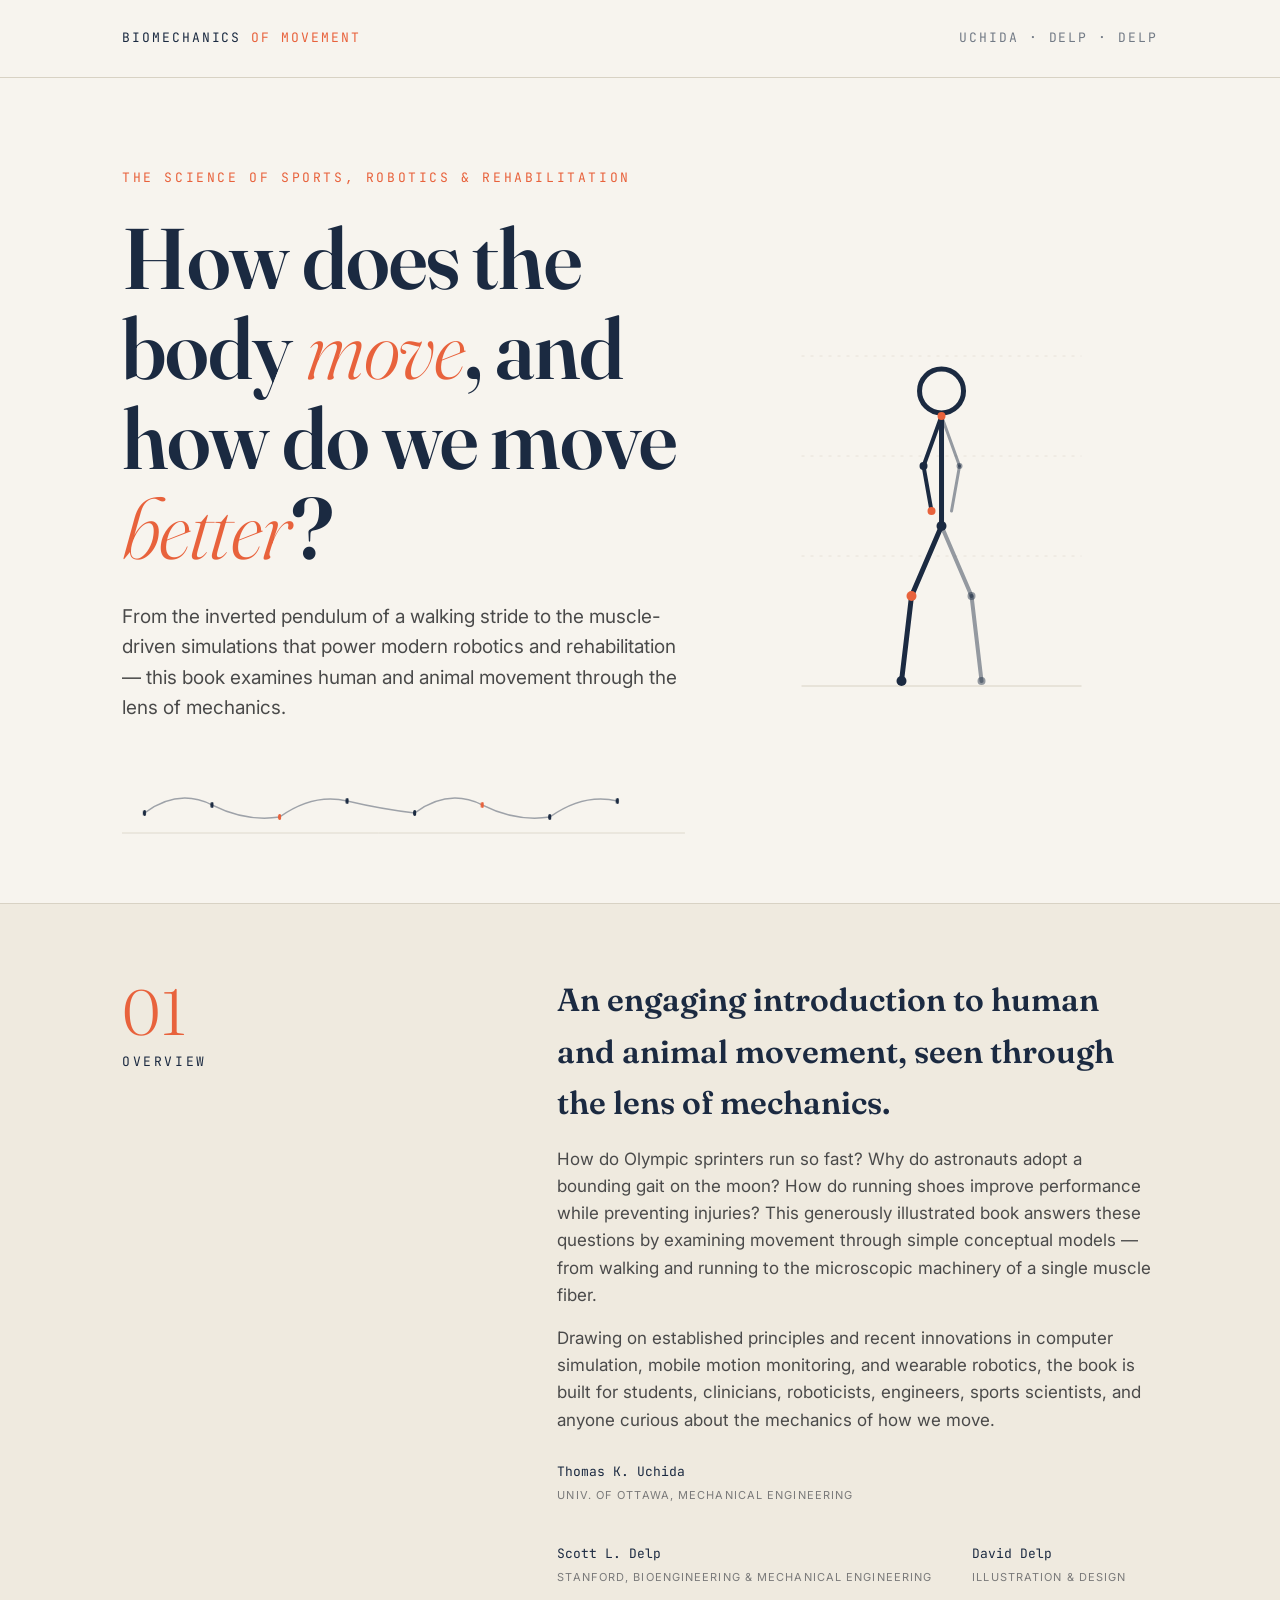
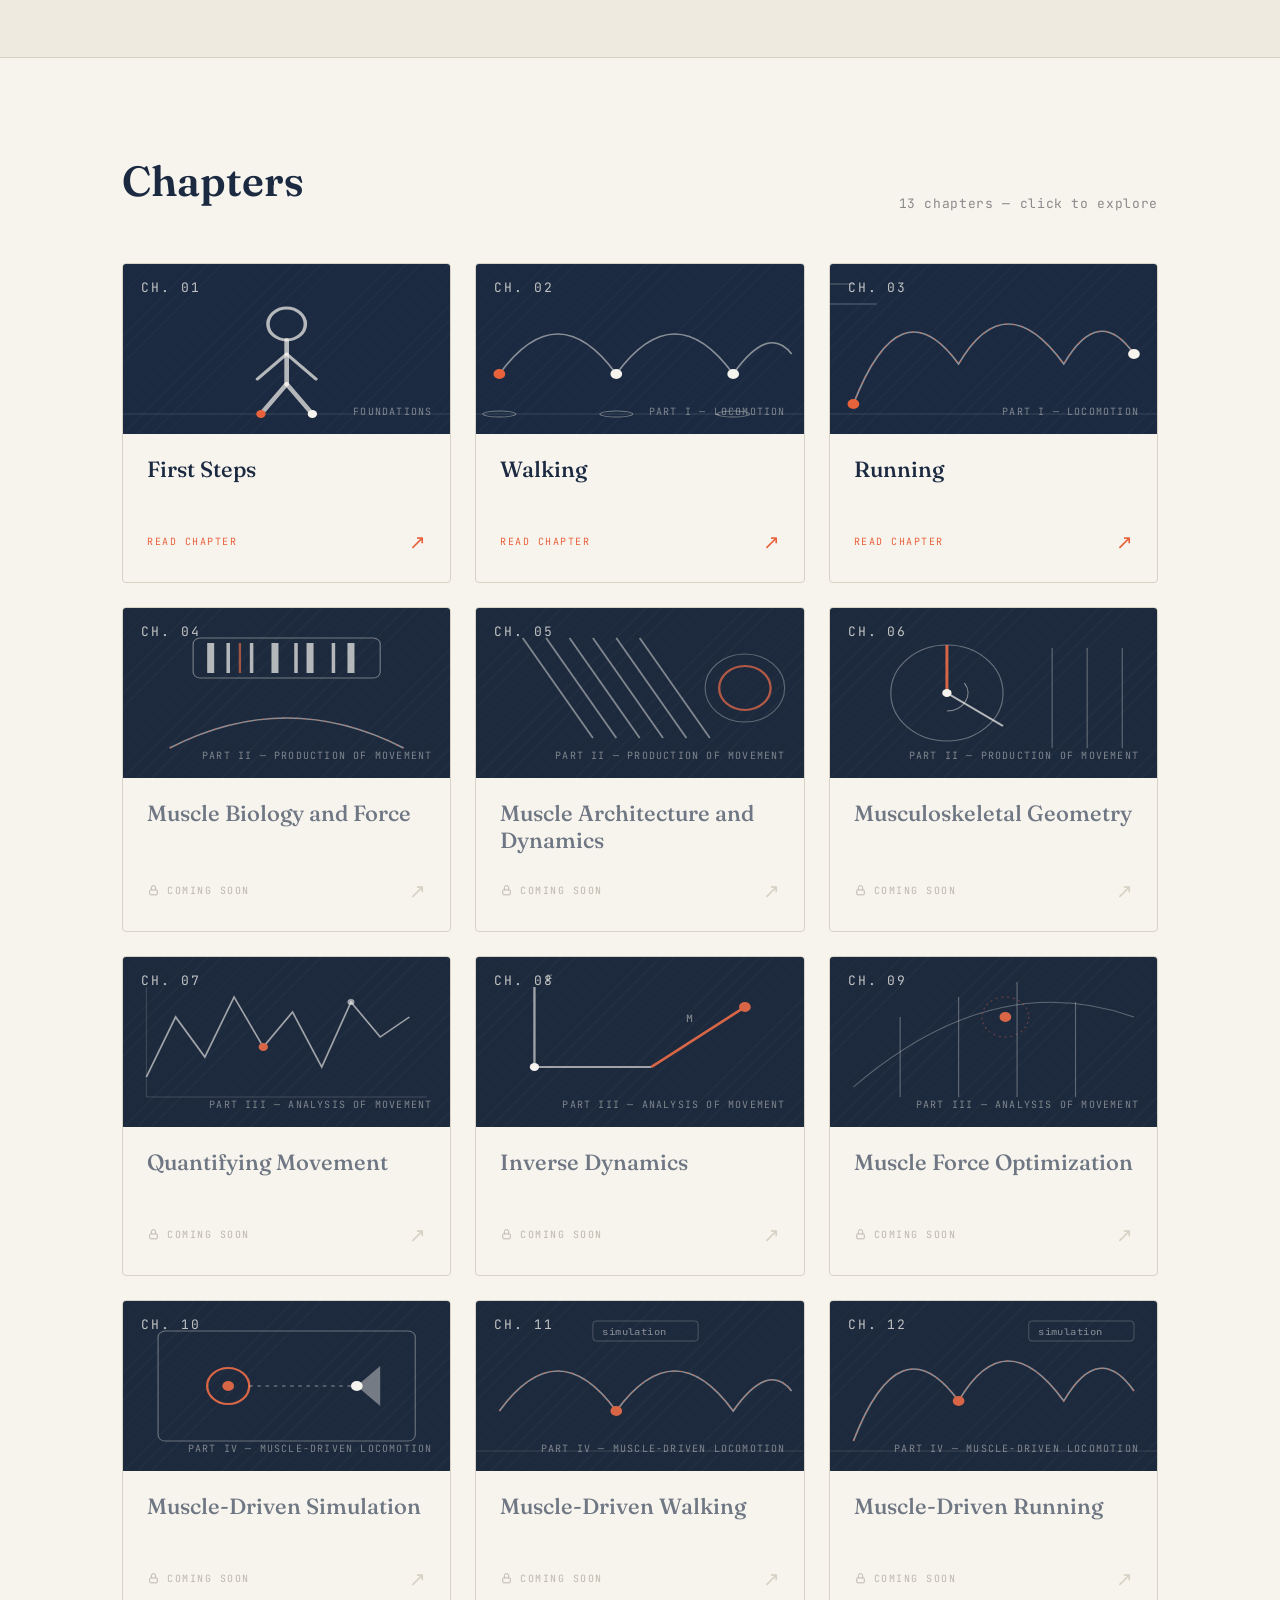
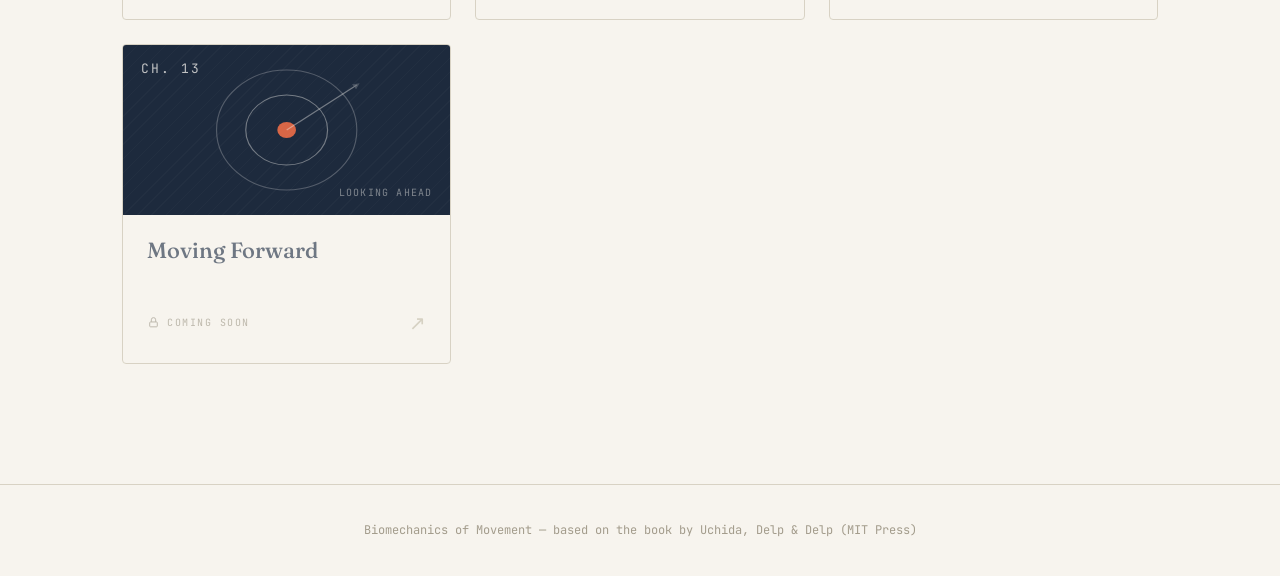
==== index.html @ 5f05d800 "first 3 chapters" ====
<!DOCTYPE html>
<html lang="en">

<head>
  <meta charset="UTF-8">
  <meta name="viewport" content="width=device-width, initial-scale=1.0">
  <title>Biomechanics of Movement</title>
  <link rel="preconnect" href="https://fonts.googleapis.com">
  <link
    href="https://fonts.googleapis.com/css2?family=Fraunces:opsz,wght@9..144,300;9..144,500;9..144,600&family=Inter:wght@400;500;600&family=JetBrains+Mono:wght@400;500&display=swap"
    rel="stylesheet">
  <style>
    :root {
      --ink: #1B2A41;
      --bone: #F7F4EE;
      --bone-deep: #EFEADF;
      --orange: #E8623C;
      --graphite: #2E2E2E;
      --line: #D8D2C4;
    }

    * {
      margin: 0;
      padding: 0;
      box-sizing: border-box;
    }

    body {
      background: var(--bone);
      color: var(--graphite);
      font-family: 'Inter', sans-serif;
      line-height: 1.6;
    }

    .container {
      max-width: 1100px;
      margin: 0 auto;
      padding: 0 32px;
    }

    /* HEADER */
    header {
      padding: 28px 0;
      border-bottom: 1px solid var(--line);
    }

    .nav {
      display: flex;
      justify-content: space-between;
      align-items: center;
    }

    .brand {
      font-family: 'JetBrains Mono', monospace;
      font-size: 13px;
      letter-spacing: 0.15em;
      text-transform: uppercase;
      color: var(--ink);
    }

    .brand span {
      color: var(--orange);
    }

    /* HERO */
    .hero {
      padding: 90px 0 60px;
      position: relative;
      overflow: hidden;
    }

    .hero-grid {
      display: grid;
      grid-template-columns: 1.3fr 1fr;
      gap: 40px;
      align-items: center;
    }

    .hero-figure {
      position: relative;
      height: 420px;
      display: flex;
      align-items: center;
      justify-content: center;
    }

    .hero-figure svg {
      width: 100%;
      height: 100%;
      overflow: visible;
    }

    .hero-eyebrow {
      font-family: 'JetBrains Mono', monospace;
      font-size: 13px;
      letter-spacing: 0.2em;
      text-transform: uppercase;
      color: var(--orange);
      margin-bottom: 24px;
    }

    .hero h1 {
      font-family: 'Fraunces', serif;
      font-weight: 600;
      font-size: clamp(48px, 7vw, 86px);
      line-height: 1.05;
      color: var(--ink);
      max-width: 900px;
      letter-spacing: -0.01em;
    }

    .hero h1 em {
      font-style: italic;
      font-weight: 300;
      color: var(--orange);
    }

    .hero-sub {
      margin-top: 28px;
      font-size: 19px;
      max-width: 620px;
      color: #4a4a4a;
    }

    /* Gait stride motif */
    .stride {
      margin-top: 60px;
      display: flex;
      align-items: center;
      gap: 0;
      height: 60px;
      overflow: hidden;
    }

    .stride svg {
      display: block;
    }

    /* OVERVIEW */
    .overview {
      padding: 70px 0;
      border-top: 1px solid var(--line);
      border-bottom: 1px solid var(--line);
      background: var(--bone-deep);
    }

    .overview-grid {
      display: grid;
      grid-template-columns: 1fr 1.6fr;
      gap: 60px;
      align-items: start;
    }

    .overview-label {
      font-family: 'JetBrains Mono', monospace;
      font-size: 13px;
      letter-spacing: 0.2em;
      text-transform: uppercase;
      color: var(--ink);
      padding-top: 6px;
    }

    .overview-label .num {
      display: block;
      font-family: 'Fraunces', serif;
      font-size: 64px;
      font-weight: 300;
      color: var(--orange);
      letter-spacing: 0;
      line-height: 1;
      margin-bottom: 8px;
    }

    .overview-text h2 {
      font-family: 'Fraunces', serif;
      font-weight: 600;
      font-size: 32px;
      color: var(--ink);
      margin-bottom: 18px;
    }

    .overview-text p {
      font-size: 17px;
      color: #4a4a4a;
      margin-bottom: 16px;
      max-width: 640px;
    }

    .authors {
      margin-top: 28px;
      display: flex;
      gap: 40px;
      flex-wrap: wrap;
    }

    .author {
      font-family: 'JetBrains Mono', monospace;
      font-size: 13px;
      color: var(--ink);
    }

    .author span {
      display: block;
      color: #7a7a7a;
      font-size: 11px;
      text-transform: uppercase;
      letter-spacing: 0.1em;
      margin-top: 4px;
      font-family: 'Inter', sans-serif;
    }

    /* CHAPTERS */
    .chapters {
      padding: 90px 0 120px;
    }

    .chapters-head {
      margin-bottom: 48px;
      display: flex;
      justify-content: space-between;
      align-items: flex-end;
      flex-wrap: wrap;
      gap: 16px;
    }

    .chapters-head h2 {
      font-family: 'Fraunces', serif;
      font-weight: 600;
      font-size: 42px;
      color: var(--ink);
    }

    .chapters-head p {
      font-family: 'JetBrains Mono', monospace;
      font-size: 13px;
      color: #8a8a8a;
      letter-spacing: 0.05em;
    }

    .grid {
      display: grid;
      grid-template-columns: repeat(3, 1fr);
      gap: 24px;
    }

    .card {
      background: var(--bone);
      border: 1px solid var(--line);
      border-radius: 4px;
      padding: 0;
      position: relative;
      text-decoration: none;
      color: inherit;
      display: flex;
      flex-direction: column;
      min-height: 320px;
      overflow: hidden;
      cursor: not-allowed;
      opacity: 0;
      transform: translateY(24px);
      animation: cardIn 0.7s cubic-bezier(.2, .8, .2, 1) forwards;
    }

    .card.is-open {
      cursor: pointer;
      transition: transform 0.25s ease, box-shadow 0.25s ease, border-color 0.25s ease;
    }

    .card.is-open:hover {
      transform: translateY(-4px);
      box-shadow: 0 14px 30px -16px rgba(27, 42, 65, 0.35);
      border-color: var(--ink);
    }

    .card.is-open .card-body {
      opacity: 1;
    }

    .card.is-open .card-plate {
      filter: grayscale(0);
    }

    .card-plate {
      background: var(--ink);
      height: 170px;
      position: relative;
      overflow: hidden;
      filter: grayscale(0.15);
    }

    .card-plate svg {
      position: absolute;
      inset: 0;
      width: 100%;
      height: 100%;
    }

    .card-plate .card-num {
      position: absolute;
      top: 14px;
      left: 18px;
      font-family: 'JetBrains Mono', monospace;
      font-size: 13px;
      color: var(--bone);
      letter-spacing: 0.15em;
      z-index: 2;
      opacity: 0.75;
    }

    .card-plate .card-part {
      position: absolute;
      bottom: 14px;
      right: 18px;
      font-family: 'JetBrains Mono', monospace;
      font-size: 10px;
      color: rgba(247, 244, 238, 0.45);
      text-transform: uppercase;
      letter-spacing: 0.12em;
      text-align: right;
      z-index: 2;
    }

    .card-plate::after {
      content: '';
      position: absolute;
      inset: 0;
      background: repeating-linear-gradient(135deg,
          rgba(247, 244, 238, 0.025) 0px,
          rgba(247, 244, 238, 0.025) 1px,
          transparent 1px,
          transparent 10px);
      z-index: 1;
      pointer-events: none;
    }

    .card-body {
      padding: 22px 24px 24px;
      display: flex;
      flex-direction: column;
      flex: 1;
      opacity: 0.62;
    }

    .card h3 {
      font-family: 'Fraunces', serif;
      font-weight: 500;
      font-size: 22px;
      color: var(--ink);
      line-height: 1.25;
    }

    .card-foot {
      margin-top: auto;
      padding-top: 20px;
      display: flex;
      justify-content: space-between;
      align-items: center;
    }

    .lock-tag {
      display: flex;
      align-items: center;
      gap: 7px;
      font-family: 'JetBrains Mono', monospace;
      font-size: 10px;
      letter-spacing: 0.15em;
      text-transform: uppercase;
      color: #9a9484;
    }

    .lock-tag svg {
      width: 13px;
      height: 13px;
      flex-shrink: 0;
    }

    .lock-tag svg path,
    .lock-tag svg rect {
      stroke: #9a9484;
    }

    .read-tag {
      display: flex;
      align-items: center;
      gap: 7px;
      font-family: 'JetBrains Mono', monospace;
      font-size: 10px;
      letter-spacing: 0.15em;
      text-transform: uppercase;
      color: var(--orange);
    }

    .arrow {
      font-family: 'Fraunces', serif;
      font-size: 20px;
      color: #c2bca8;
    }

    .card.is-open .arrow {
      color: var(--orange);
    }

    @keyframes cardIn {
      to {
        opacity: 1;
        transform: translateY(0);
      }
    }

    @media (max-width:900px) {
      .grid {
        grid-template-columns: repeat(2, 1fr);
      }

      .overview-grid {
        grid-template-columns: 1fr;
        gap: 24px;
      }

      .hero-grid {
        grid-template-columns: 1fr;
      }

      .hero-figure {
        height: 300px;
        order: -1;
      }
    }

    @media (max-width:600px) {
      .grid {
        grid-template-columns: 1fr;
      }

      .hero {
        padding: 60px 0 50px;
      }

      .container {
        padding: 0 20px;
      }
    }

    /* hero load-in animations */
    .anim-up {
      opacity: 0;
      transform: translateY(28px);
      animation: fadeUp 0.8s cubic-bezier(.2, .8, .2, 1) forwards;
    }

    @keyframes fadeUp {
      to {
        opacity: 1;
        transform: translateY(0);
      }
    }

    .brand-dim {
      animation-name: fadeUpDim;
    }

    @keyframes fadeUpDim {
      to {
        opacity: 0.6;
        transform: translateY(0);
      }
    }

    .stride-draw path {
      stroke-dasharray: 1400;
      stroke-dashoffset: 1400;
      animation: drawLine 2.2s 0.9s cubic-bezier(.4, .1, .2, 1) forwards;
    }

    .stride-draw circle {
      opacity: 0;
      animation: dotIn 0.5s ease forwards;
    }

    @keyframes drawLine {
      to {
        stroke-dashoffset: 0;
      }
    }

    @keyframes dotIn {
      to {
        opacity: 1;
      }
    }

    /* Skeleton walk cycle */
    .skel-leg-l,
    .skel-leg-r,
    .skel-arm-l,
    .skel-arm-r {
      transform-box: fill-box;
      transform-origin: top center;
      animation: swing 1.1s ease-in-out infinite alternate;
    }

    .skel-leg-r,
    .skel-arm-l {
      animation-delay: -0.55s;
    }

    .skel-arm-l,
    .skel-arm-r {
      animation-name: swingArm;
    }

    @keyframes swing {
      0% {
        transform: rotate(-18deg);
      }

      100% {
        transform: rotate(18deg);
      }
    }

    @keyframes swingArm {
      0% {
        transform: rotate(14deg);
      }

      100% {
        transform: rotate(-14deg);
      }
    }

    .skel-bob {
      animation: bob 1.1s ease-in-out infinite;
      transform-box: fill-box;
      transform-origin: center;
    }

    @keyframes bob {

      0%,
      100% {
        transform: translateY(0);
      }

      50% {
        transform: translateY(-6px);
      }
    }

    .skel-ground-mark {
      opacity: 0;
      animation: markPulse 2.2s ease-in-out infinite;
    }

    .skel-ground-mark:nth-child(2) {
      animation-delay: 1.1s;
    }

    @keyframes markPulse {

      0%,
      100% {
        opacity: 0;
      }

      50% {
        opacity: 0.5;
      }
    }

    .skel-grid-line {
      stroke-dasharray: 3 6;
    }

    footer {
      border-top: 1px solid var(--line);
      padding: 36px 0;
      font-family: 'JetBrains Mono', monospace;
      font-size: 12px;
      color: #a39c8c;
      text-align: center;
    }
  </style>
</head>

<body>

  <header>
    <div class="container nav">
      <div class="brand anim-up">Biomechanics <span>of Movement</span></div>
      <div class="brand brand-dim anim-up" style="animation-delay:0.1s;">Uchida · Delp · Delp</div>
    </div>
  </header>

  <section class="hero">
    <div class="container hero-grid">
      <div>
        <div class="hero-eyebrow anim-up" style="animation-delay:0.05s;">The Science of Sports, Robotics &amp;
          Rehabilitation</div>
        <h1 class="anim-up" style="animation-delay:0.15s;">How does the body <em>move</em>, and how do we move
          <em>better</em>?</h1>
        <p class="hero-sub anim-up" style="animation-delay:0.3s;">From the inverted pendulum of a walking stride to the
          muscle-driven simulations that power modern robotics and rehabilitation &mdash; this book examines human and
          animal movement through the lens of mechanics.</p>

        <div class="stride anim-up" style="animation-delay:0.45s;">
          <svg class="stride-draw" width="100%" height="60" viewBox="0 0 1000 60" preserveAspectRatio="none"
            xmlns="http://www.w3.org/2000/svg">
            <line x1="0" y1="50" x2="1000" y2="50" stroke="#D8D2C4" stroke-width="1" />
            <path d="M40,30 Q100,5 160,22 T280,34 Q340,10 400,18 T520,30 Q580,5 640,22 T760,34 Q820,10 880,18"
              fill="none" stroke="#1B2A41" stroke-width="1.5" stroke-dasharray="4 4" opacity="0.4" />
            <circle cx="40" cy="30" r="3" fill="#1B2A41" style="animation-delay:1.0s;" />
            <circle cx="160" cy="22" r="3" fill="#1B2A41" style="animation-delay:1.3s;" />
            <circle cx="280" cy="34" r="3" fill="#E8623C" style="animation-delay:1.6s;" />
            <circle cx="400" cy="18" r="3" fill="#1B2A41" style="animation-delay:1.9s;" />
            <circle cx="520" cy="30" r="3" fill="#1B2A41" style="animation-delay:2.2s;" />
            <circle cx="640" cy="22" r="3" fill="#E8623C" style="animation-delay:2.5s;" />
            <circle cx="760" cy="34" r="3" fill="#1B2A41" style="animation-delay:2.8s;" />
            <circle cx="880" cy="18" r="3" fill="#1B2A41" style="animation-delay:3.0s;" />
          </svg>
        </div>
      </div>

      <div class="hero-figure anim-up" style="animation-delay:0.5s;">
        <svg viewBox="0 0 320 420" xmlns="http://www.w3.org/2000/svg" aria-hidden="true">
          <!-- ground -->
          <line x1="20" y1="390" x2="300" y2="390" stroke="#D8D2C4" stroke-width="1" />
          <line class="skel-grid-line" x1="20" y1="60" x2="300" y2="60" stroke="#D8D2C4" stroke-width="1"
            opacity="0.5" />
          <line class="skel-grid-line" x1="20" y1="160" x2="300" y2="160" stroke="#D8D2C4" stroke-width="1"
            opacity="0.5" />
          <line class="skel-grid-line" x1="20" y1="260" x2="300" y2="260" stroke="#D8D2C4" stroke-width="1"
            opacity="0.5" />

          <!-- footfall marks -->
          <ellipse class="skel-ground-mark" cx="120" cy="390" rx="18" ry="4" fill="#E8623C" />
          <ellipse class="skel-ground-mark" cx="200" cy="390" rx="18" ry="4" fill="#1B2A41" />

          <!-- figure group, bobbing -->
          <g class="skel-bob">
            <!-- back arm -->
            <g class="skel-arm-r">
              <line x1="160" y1="120" x2="178" y2="170" stroke="#1B2A41" stroke-width="3" stroke-linecap="round"
                opacity="0.45" />
              <line x1="178" y1="170" x2="170" y2="215" stroke="#1B2A41" stroke-width="3" stroke-linecap="round"
                opacity="0.45" />
              <circle cx="178" cy="170" r="3" fill="#1B2A41" opacity="0.45" />
            </g>

            <!-- back leg -->
            <g class="skel-leg-r">
              <line x1="160" y1="230" x2="190" y2="300" stroke="#1B2A41" stroke-width="4" stroke-linecap="round"
                opacity="0.45" />
              <line x1="190" y1="300" x2="200" y2="385" stroke="#1B2A41" stroke-width="4" stroke-linecap="round"
                opacity="0.45" />
              <circle cx="190" cy="300" r="4" fill="#1B2A41" opacity="0.45" />
              <circle cx="200" cy="385" r="4" fill="#1B2A41" opacity="0.45" />
            </g>

            <!-- front leg -->
            <g class="skel-leg-l">
              <line x1="160" y1="230" x2="130" y2="300" stroke="#1B2A41" stroke-width="5" stroke-linecap="round" />
              <line x1="130" y1="300" x2="120" y2="385" stroke="#1B2A41" stroke-width="5" stroke-linecap="round" />
              <circle cx="130" cy="300" r="5" fill="#E8623C" />
              <circle cx="120" cy="385" r="5" fill="#1B2A41" />
            </g>

            <!-- torso -->
            <line x1="160" y1="120" x2="160" y2="230" stroke="#1B2A41" stroke-width="5" stroke-linecap="round" />

            <!-- front arm -->
            <g class="skel-arm-l">
              <line x1="160" y1="120" x2="142" y2="170" stroke="#1B2A41" stroke-width="4" stroke-linecap="round" />
              <line x1="142" y1="170" x2="150" y2="215" stroke="#1B2A41" stroke-width="4" stroke-linecap="round" />
              <circle cx="142" cy="170" r="4" fill="#1B2A41" />
              <circle cx="150" cy="215" r="4" fill="#E8623C" />
            </g>

            <!-- head -->
            <circle cx="160" cy="95" r="22" fill="none" stroke="#1B2A41" stroke-width="5" />

            <!-- joint markers -->
            <circle cx="160" cy="120" r="4" fill="#E8623C" />
            <circle cx="160" cy="230" r="5" fill="#1B2A41" />
          </g>
        </svg>
      </div>
    </div>
  </section>

  <section class="overview">
    <div class="container overview-grid">
      <div class="overview-label">
        <span class="num">01</span>
        Overview
      </div>
      <div class="overview-text">
        <h2>An engaging introduction to human and animal movement, seen through the lens of mechanics.</h2>
        <p>How do Olympic sprinters run so fast? Why do astronauts adopt a bounding gait on the moon? How do running
          shoes improve performance while preventing injuries? This generously illustrated book answers these questions
          by examining movement through simple conceptual models &mdash; from walking and running to the microscopic
          machinery of a single muscle fiber.</p>
        <p>Drawing on established principles and recent innovations in computer simulation, mobile motion monitoring,
          and wearable robotics, the book is built for students, clinicians, roboticists, engineers, sports scientists,
          and anyone curious about the mechanics of how we move.</p>
        <div class="authors">
          <div class="author">Thomas K. Uchida<span>Univ. of Ottawa, Mechanical Engineering</span></div>
          <div class="author">Scott L. Delp<span>Stanford, Bioengineering &amp; Mechanical Engineering</span></div>
          <div class="author">David Delp<span>Illustration &amp; Design</span></div>
        </div>
      </div>
    </div>
  </section>

  <section class="chapters">
    <div class="container">
      <div class="chapters-head">
        <h2>Chapters</h2>
        <p>13 chapters &mdash; click to explore</p>
      </div>

      <div class="grid">

        <a class="card is-open" style="animation-delay:0.04s;" href="Chp1.html">
          <div class="card-plate">
            <svg viewBox="0 0 280 170" preserveAspectRatio="none">
              <line x1="0" y1="150" x2="280" y2="150" stroke="#F7F4EE" stroke-width="0.5" opacity="0.25" />
              <circle cx="140" cy="60" r="16" fill="none" stroke="#F7F4EE" stroke-width="3" opacity="0.7" />
              <line x1="140" y1="76" x2="140" y2="120" stroke="#F7F4EE" stroke-width="4" stroke-linecap="round"
                opacity="0.7" />
              <line x1="140" y1="120" x2="118" y2="150" stroke="#F7F4EE" stroke-width="4" stroke-linecap="round"
                opacity="0.7" />
              <line x1="140" y1="120" x2="162" y2="150" stroke="#F7F4EE" stroke-width="4" stroke-linecap="round"
                opacity="0.7" />
              <line x1="140" y1="90" x2="115" y2="115" stroke="#F7F4EE" stroke-width="3" stroke-linecap="round"
                opacity="0.7" />
              <line x1="140" y1="90" x2="165" y2="115" stroke="#F7F4EE" stroke-width="3" stroke-linecap="round"
                opacity="0.7" />
              <circle cx="118" cy="150" r="4" fill="#E8623C" />
              <circle cx="162" cy="150" r="4" fill="#F7F4EE" />
            </svg>
            <div class="card-num">CH. 01</div>
            <div class="card-part">Foundations</div>
          </div>
          <div class="card-body">
            <h3>First Steps</h3>
            <div class="card-foot">
              <span class="read-tag">Read chapter</span>
              <span class="arrow">&#8599;</span>
            </div>
          </div>
        </a>

        <a class="card is-open" style="animation-delay:0.08s;" href="Chp2.html">
          <div class="card-plate">
            <svg viewBox="0 0 280 170" preserveAspectRatio="none">
              <line x1="0" y1="150" x2="280" y2="150" stroke="#F7F4EE" stroke-width="0.5" opacity="0.25" />
              <path d="M20,110 Q70,30 120,110 Q170,30 220,110 Q250,60 270,90" fill="none" stroke="#F7F4EE"
                stroke-width="1.5" opacity="0.5" />
              <circle cx="20" cy="110" r="5" fill="#E8623C" />
              <circle cx="120" cy="110" r="5" fill="#F7F4EE" />
              <circle cx="220" cy="110" r="5" fill="#F7F4EE" />
              <ellipse cx="20" cy="150" rx="14" ry="3" fill="none" stroke="#F7F4EE" stroke-width="1" opacity="0.4" />
              <ellipse cx="120" cy="150" rx="14" ry="3" fill="none" stroke="#F7F4EE" stroke-width="1" opacity="0.4" />
              <ellipse cx="220" cy="150" rx="14" ry="3" fill="none" stroke="#F7F4EE" stroke-width="1" opacity="0.4" />
            </svg>
            <div class="card-num">CH. 02</div>
            <div class="card-part">Part I &mdash; Locomotion</div>
          </div>
          <div class="card-body">
            <h3>Walking</h3>
            <div class="card-foot">
              <span class="read-tag">Read chapter</span>
              <span class="arrow">&#8599;</span>
            </div>
          </div>
        </a>

        <a class="card is-open" style="animation-delay:0.12s;" href="Chp3.html">
          <div class="card-plate">
            <svg viewBox="0 0 280 170" preserveAspectRatio="none">
              <line x1="0" y1="150" x2="280" y2="150" stroke="#F7F4EE" stroke-width="0.5" opacity="0.25" />
              <path d="M20,140 Q60,20 110,100 Q150,20 200,100 Q230,40 260,90" fill="none" stroke="#F7F4EE"
                stroke-width="1.5" opacity="0.5" />
              <path d="M20,140 Q60,20 110,100 Q150,20 200,100 Q230,40 260,90" fill="none" stroke="#E8623C"
                stroke-width="1" stroke-dasharray="2 5" opacity="0.7" />
              <circle cx="20" cy="140" r="5" fill="#E8623C" />
              <circle cx="260" cy="90" r="5" fill="#F7F4EE" />
              <path d="M0,20 L20,20 M0,40 L40,40" stroke="#F7F4EE" stroke-width="1" opacity="0.3" />
            </svg>
            <div class="card-num">CH. 03</div>
            <div class="card-part">Part I &mdash; Locomotion</div>
          </div>
          <div class="card-body">
            <h3>Running</h3>
            <div class="card-foot">
              <span class="read-tag">Read chapter</span>
              <span class="arrow">&#8599;</span>
            </div>
          </div>
        </a>

        <div class="card" style="animation-delay:0.16s;" aria-disabled="true">
          <div class="card-plate">
            <svg viewBox="0 0 280 170" preserveAspectRatio="none">
              <rect x="60" y="30" width="160" height="40" rx="6" fill="none" stroke="#F7F4EE" stroke-width="1"
                opacity="0.4" />
              <g opacity="0.7">
                <line x1="75" y1="35" x2="75" y2="65" stroke="#F7F4EE" stroke-width="6" />
                <line x1="90" y1="35" x2="90" y2="65" stroke="#F7F4EE" stroke-width="3" />
                <line x1="100" y1="35" x2="100" y2="65" stroke="#E8623C" stroke-width="2" />
                <line x1="110" y1="35" x2="110" y2="65" stroke="#F7F4EE" stroke-width="3" />
                <line x1="130" y1="35" x2="130" y2="65" stroke="#F7F4EE" stroke-width="6" />
                <line x1="148" y1="35" x2="148" y2="65" stroke="#F7F4EE" stroke-width="3" />
                <line x1="160" y1="35" x2="160" y2="65" stroke="#F7F4EE" stroke-width="6" />
                <line x1="180" y1="35" x2="180" y2="65" stroke="#F7F4EE" stroke-width="3" />
                <line x1="195" y1="35" x2="195" y2="65" stroke="#F7F4EE" stroke-width="6" />
              </g>
              <path d="M40,140 Q140,80 240,140" fill="none" stroke="#F7F4EE" stroke-width="1.5" opacity="0.5" />
              <path d="M40,140 Q140,80 240,140" fill="none" stroke="#E8623C" stroke-width="1" stroke-dasharray="2 4"
                opacity="0.6" />
            </svg>
            <div class="card-num">CH. 04</div>
            <div class="card-part">Part II &mdash; Production of Movement</div>
          </div>
          <div class="card-body">
            <h3>Muscle Biology and Force</h3>
            <div class="card-foot">
              <span class="lock-tag">
                <svg viewBox="0 0 24 24" fill="none" xmlns="http://www.w3.org/2000/svg">
                  <rect x="5" y="11" width="14" height="9" rx="1.5" stroke-width="1.8" />
                  <path d="M8 11V7a4 4 0 0 1 8 0v4" stroke-width="1.8" />
                </svg>
                Coming soon
              </span>
              <span class="arrow">&#8599;</span>
            </div>
          </div>
        </div>

        <div class="card" style="animation-delay:0.2s;" aria-disabled="true">
          <div class="card-plate">
            <svg viewBox="0 0 280 170" preserveAspectRatio="none">
              <g stroke="#F7F4EE" stroke-width="1.5" opacity="0.45" fill="none">
                <path d="M40,30 L100,130" />
                <path d="M60,30 L120,130" />
                <path d="M80,30 L140,130" />
                <path d="M100,30 L160,130" />
                <path d="M120,30 L180,130" />
                <path d="M140,30 L200,130" />
              </g>
              <circle cx="230" cy="80" r="22" fill="none" stroke="#E8623C" stroke-width="2" opacity="0.8" />
              <circle cx="230" cy="80" r="34" fill="none" stroke="#F7F4EE" stroke-width="1" opacity="0.3" />
            </svg>
            <div class="card-num">CH. 05</div>
            <div class="card-part">Part II &mdash; Production of Movement</div>
          </div>
          <div class="card-body">
            <h3>Muscle Architecture and Dynamics</h3>
            <div class="card-foot">
              <span class="lock-tag">
                <svg viewBox="0 0 24 24" fill="none" xmlns="http://www.w3.org/2000/svg">
                  <rect x="5" y="11" width="14" height="9" rx="1.5" stroke-width="1.8" />
                  <path d="M8 11V7a4 4 0 0 1 8 0v4" stroke-width="1.8" />
                </svg>
                Coming soon
              </span>
              <span class="arrow">&#8599;</span>
            </div>
          </div>
        </div>

        <div class="card" style="animation-delay:0.24s;" aria-disabled="true">
          <div class="card-plate">
            <svg viewBox="0 0 280 170" preserveAspectRatio="none">
              <circle cx="100" cy="85" r="48" fill="none" stroke="#F7F4EE" stroke-width="1" opacity="0.35" />
              <line x1="100" y1="85" x2="100" y2="37" stroke="#E8623C" stroke-width="2.5" />
              <line x1="100" y1="85" x2="148" y2="118" stroke="#F7F4EE" stroke-width="2" opacity="0.7" />
              <path d="M115,75 A18,18 0 0 1 100,103" fill="none" stroke="#F7F4EE" stroke-width="1" opacity="0.5" />
              <circle cx="100" cy="85" r="4" fill="#F7F4EE" />
              <line x1="190" y1="40" x2="190" y2="140" stroke="#F7F4EE" stroke-width="1" opacity="0.3" />
              <line x1="220" y1="40" x2="220" y2="140" stroke="#F7F4EE" stroke-width="1" opacity="0.3" />
              <line x1="250" y1="40" x2="250" y2="140" stroke="#F7F4EE" stroke-width="1" opacity="0.3" />
            </svg>
            <div class="card-num">CH. 06</div>
            <div class="card-part">Part II &mdash; Production of Movement</div>
          </div>
          <div class="card-body">
            <h3>Musculoskeletal Geometry</h3>
            <div class="card-foot">
              <span class="lock-tag">
                <svg viewBox="0 0 24 24" fill="none" xmlns="http://www.w3.org/2000/svg">
                  <rect x="5" y="11" width="14" height="9" rx="1.5" stroke-width="1.8" />
                  <path d="M8 11V7a4 4 0 0 1 8 0v4" stroke-width="1.8" />
                </svg>
                Coming soon
              </span>
              <span class="arrow">&#8599;</span>
            </div>
          </div>
        </div>

        <div class="card" style="animation-delay:0.28s;" aria-disabled="true">
          <div class="card-plate">
            <svg viewBox="0 0 280 170" preserveAspectRatio="none">
              <line x1="20" y1="140" x2="260" y2="140" stroke="#F7F4EE" stroke-width="0.5" opacity="0.3" />
              <line x1="20" y1="30" x2="20" y2="140" stroke="#F7F4EE" stroke-width="0.5" opacity="0.3" />
              <path d="M20,120 L45,60 L70,100 L95,40 L120,90 L145,55 L170,110 L195,45 L220,80 L245,60" fill="none"
                stroke="#F7F4EE" stroke-width="1.5" opacity="0.6" />
              <circle cx="120" cy="90" r="4" fill="#E8623C" />
              <circle cx="195" cy="45" r="3" fill="#F7F4EE" opacity="0.6" />
            </svg>
            <div class="card-num">CH. 07</div>
            <div class="card-part">Part III &mdash; Analysis of Movement</div>
          </div>
          <div class="card-body">
            <h3>Quantifying Movement</h3>
            <div class="card-foot">
              <span class="lock-tag">
                <svg viewBox="0 0 24 24" fill="none" xmlns="http://www.w3.org/2000/svg">
                  <rect x="5" y="11" width="14" height="9" rx="1.5" stroke-width="1.8" />
                  <path d="M8 11V7a4 4 0 0 1 8 0v4" stroke-width="1.8" />
                </svg>
                Coming soon
              </span>
              <span class="arrow">&#8599;</span>
            </div>
          </div>
        </div>

        <div class="card" style="animation-delay:0.32s;" aria-disabled="true">
          <div class="card-plate">
            <svg viewBox="0 0 280 170" preserveAspectRatio="none">
              <g stroke="#F7F4EE" stroke-width="2" opacity="0.6" fill="none">
                <path d="M50,30 L50,110 L150,110" />
              </g>
              <path d="M150,110 L230,50" stroke="#E8623C" stroke-width="2.5" fill="none" />
              <circle cx="230" cy="50" r="5" fill="#E8623C" />
              <circle cx="50" cy="110" r="4" fill="#F7F4EE" />
              <text x="60" y="25" font-family="JetBrains Mono, monospace" font-size="10" fill="#F7F4EE"
                opacity="0.5">F</text>
              <text x="180" y="65" font-family="JetBrains Mono, monospace" font-size="10" fill="#F7F4EE"
                opacity="0.5">M</text>
            </svg>
            <div class="card-num">CH. 08</div>
            <div class="card-part">Part III &mdash; Analysis of Movement</div>
          </div>
          <div class="card-body">
            <h3>Inverse Dynamics</h3>
            <div class="card-foot">
              <span class="lock-tag">
                <svg viewBox="0 0 24 24" fill="none" xmlns="http://www.w3.org/2000/svg">
                  <rect x="5" y="11" width="14" height="9" rx="1.5" stroke-width="1.8" />
                  <path d="M8 11V7a4 4 0 0 1 8 0v4" stroke-width="1.8" />
                </svg>
                Coming soon
              </span>
              <span class="arrow">&#8599;</span>
            </div>
          </div>
        </div>

        <div class="card" style="animation-delay:0.36s;" aria-disabled="true">
          <div class="card-plate">
            <svg viewBox="0 0 280 170" preserveAspectRatio="none">
              <path d="M20,130 Q140,10 260,60" fill="none" stroke="#F7F4EE" stroke-width="1" opacity="0.3" />
              <circle cx="150" cy="60" r="5" fill="#E8623C" />
              <circle cx="150" cy="60" r="20" fill="none" stroke="#E8623C" stroke-width="1" opacity="0.4"
                stroke-dasharray="2 3" />
              <line x1="60" y1="140" x2="60" y2="60" stroke="#F7F4EE" stroke-width="1" opacity="0.3" />
              <line x1="110" y1="140" x2="110" y2="40" stroke="#F7F4EE" stroke-width="1" opacity="0.3" />
              <line x1="160" y1="140" x2="160" y2="25" stroke="#F7F4EE" stroke-width="1" opacity="0.3" />
              <line x1="210" y1="140" x2="210" y2="45" stroke="#F7F4EE" stroke-width="1" opacity="0.3" />
            </svg>
            <div class="card-num">CH. 09</div>
            <div class="card-part">Part III &mdash; Analysis of Movement</div>
          </div>
          <div class="card-body">
            <h3>Muscle Force Optimization</h3>
            <div class="card-foot">
              <span class="lock-tag">
                <svg viewBox="0 0 24 24" fill="none" xmlns="http://www.w3.org/2000/svg">
                  <rect x="5" y="11" width="14" height="9" rx="1.5" stroke-width="1.8" />
                  <path d="M8 11V7a4 4 0 0 1 8 0v4" stroke-width="1.8" />
                </svg>
                Coming soon
              </span>
              <span class="arrow">&#8599;</span>
            </div>
          </div>
        </div>

        <div class="card" style="animation-delay:0.4s;" aria-disabled="true">
          <div class="card-plate">
            <svg viewBox="0 0 280 170" preserveAspectRatio="none">
              <rect x="30" y="30" width="220" height="110" rx="6" fill="none" stroke="#F7F4EE" stroke-width="1"
                opacity="0.35" />
              <circle cx="90" cy="85" r="18" fill="none" stroke="#E8623C" stroke-width="2" />
              <circle cx="90" cy="85" r="5" fill="#E8623C" />
              <line x1="108" y1="85" x2="200" y2="85" stroke="#F7F4EE" stroke-width="1" stroke-dasharray="3 4"
                opacity="0.5" />
              <circle cx="200" cy="85" r="5" fill="#F7F4EE" />
              <path d="M200,85 L220,65 L220,105 Z" fill="#F7F4EE" opacity="0.4" />
            </svg>
            <div class="card-num">CH. 10</div>
            <div class="card-part">Part IV &mdash; Muscle-Driven Locomotion</div>
          </div>
          <div class="card-body">
            <h3>Muscle-Driven Simulation</h3>
            <div class="card-foot">
              <span class="lock-tag">
                <svg viewBox="0 0 24 24" fill="none" xmlns="http://www.w3.org/2000/svg">
                  <rect x="5" y="11" width="14" height="9" rx="1.5" stroke-width="1.8" />
                  <path d="M8 11V7a4 4 0 0 1 8 0v4" stroke-width="1.8" />
                </svg>
                Coming soon
              </span>
              <span class="arrow">&#8599;</span>
            </div>
          </div>
        </div>

        <div class="card" style="animation-delay:0.44s;" aria-disabled="true">
          <div class="card-plate">
            <svg viewBox="0 0 280 170" preserveAspectRatio="none">
              <line x1="0" y1="150" x2="280" y2="150" stroke="#F7F4EE" stroke-width="0.5" opacity="0.25" />
              <path d="M20,110 Q70,30 120,110 Q170,30 220,110 Q250,60 270,90" fill="none" stroke="#F7F4EE"
                stroke-width="1.5" opacity="0.5" />
              <path d="M20,110 Q70,30 120,110 Q170,30 220,110 Q250,60 270,90" fill="none" stroke="#E8623C"
                stroke-width="1" stroke-dasharray="2 4" opacity="0.7" />
              <circle cx="120" cy="110" r="5" fill="#E8623C" />
              <rect x="100" y="20" width="90" height="20" rx="3" fill="none" stroke="#F7F4EE" stroke-width="0.5"
                opacity="0.4" />
              <text x="108" y="34" font-family="JetBrains Mono, monospace" font-size="9" fill="#F7F4EE"
                opacity="0.5">simulation</text>
            </svg>
            <div class="card-num">CH. 11</div>
            <div class="card-part">Part IV &mdash; Muscle-Driven Locomotion</div>
          </div>
          <div class="card-body">
            <h3>Muscle-Driven Walking</h3>
            <div class="card-foot">
              <span class="lock-tag">
                <svg viewBox="0 0 24 24" fill="none" xmlns="http://www.w3.org/2000/svg">
                  <rect x="5" y="11" width="14" height="9" rx="1.5" stroke-width="1.8" />
                  <path d="M8 11V7a4 4 0 0 1 8 0v4" stroke-width="1.8" />
                </svg>
                Coming soon
              </span>
              <span class="arrow">&#8599;</span>
            </div>
          </div>
        </div>

        <div class="card" style="animation-delay:0.48s;" aria-disabled="true">
          <div class="card-plate">
            <svg viewBox="0 0 280 170" preserveAspectRatio="none">
              <line x1="0" y1="150" x2="280" y2="150" stroke="#F7F4EE" stroke-width="0.5" opacity="0.25" />
              <path d="M20,140 Q60,20 110,100 Q150,20 200,100 Q230,40 260,90" fill="none" stroke="#F7F4EE"
                stroke-width="1.5" opacity="0.5" />
              <path d="M20,140 Q60,20 110,100 Q150,20 200,100 Q230,40 260,90" fill="none" stroke="#E8623C"
                stroke-width="1" stroke-dasharray="2 4" opacity="0.7" />
              <circle cx="110" cy="100" r="5" fill="#E8623C" />
              <rect x="170" y="20" width="90" height="20" rx="3" fill="none" stroke="#F7F4EE" stroke-width="0.5"
                opacity="0.4" />
              <text x="178" y="34" font-family="JetBrains Mono, monospace" font-size="9" fill="#F7F4EE"
                opacity="0.5">simulation</text>
            </svg>
            <div class="card-num">CH. 12</div>
            <div class="card-part">Part IV &mdash; Muscle-Driven Locomotion</div>
          </div>
          <div class="card-body">
            <h3>Muscle-Driven Running</h3>
            <div class="card-foot">
              <span class="lock-tag">
                <svg viewBox="0 0 24 24" fill="none" xmlns="http://www.w3.org/2000/svg">
                  <rect x="5" y="11" width="14" height="9" rx="1.5" stroke-width="1.8" />
                  <path d="M8 11V7a4 4 0 0 1 8 0v4" stroke-width="1.8" />
                </svg>
                Coming soon
              </span>
              <span class="arrow">&#8599;</span>
            </div>
          </div>
        </div>

        <div class="card" style="animation-delay:0.52s;" aria-disabled="true">
          <div class="card-plate">
            <svg viewBox="0 0 280 170" preserveAspectRatio="none">
              <circle cx="140" cy="85" r="8" fill="#E8623C" />
              <circle cx="140" cy="85" r="35" fill="none" stroke="#F7F4EE" stroke-width="1" opacity="0.4" />
              <circle cx="140" cy="85" r="60" fill="none" stroke="#F7F4EE" stroke-width="1" opacity="0.25" />
              <line x1="140" y1="85" x2="200" y2="40" stroke="#F7F4EE" stroke-width="1" opacity="0.4"
                marker-end="url(#fwd)" />
              <defs>
                <marker id="fwd" markerWidth="6" markerHeight="6" refX="3" refY="3" orient="auto">
                  <path d="M0,0 L6,3 L0,6 Z" fill="#F7F4EE" opacity="0.5" />
                </marker>
              </defs>
            </svg>
            <div class="card-num">CH. 13</div>
            <div class="card-part">Looking Ahead</div>
          </div>
          <div class="card-body">
            <h3>Moving Forward</h3>
            <div class="card-foot">
              <span class="lock-tag">
                <svg viewBox="0 0 24 24" fill="none" xmlns="http://www.w3.org/2000/svg">
                  <rect x="5" y="11" width="14" height="9" rx="1.5" stroke-width="1.8" />
                  <path d="M8 11V7a4 4 0 0 1 8 0v4" stroke-width="1.8" />
                </svg>
                Coming soon
              </span>
              <span class="arrow">&#8599;</span>
            </div>
          </div>
        </div>

      </div>
    </div>
  </section>

  <footer>
    Biomechanics of Movement &mdash; based on the book by Uchida, Delp &amp; Delp (MIT Press)
  </footer>

</body>

</html>
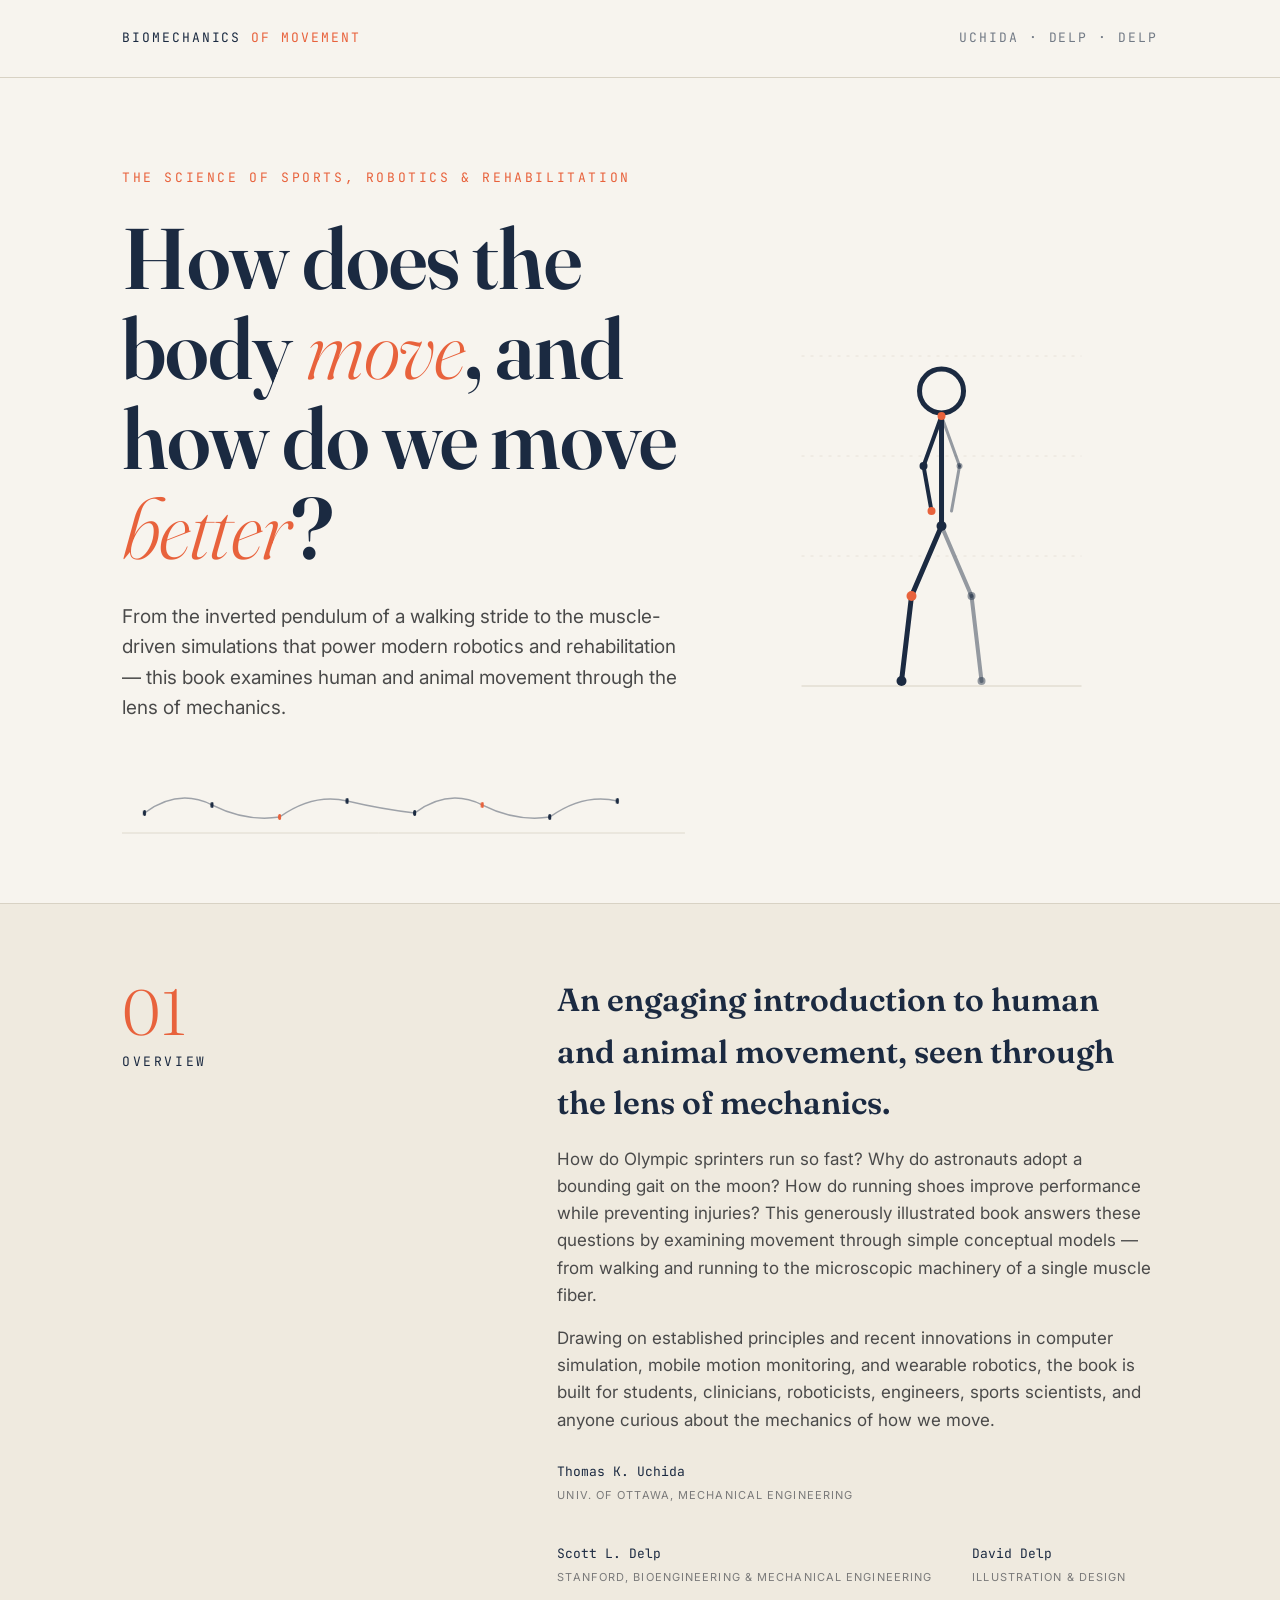
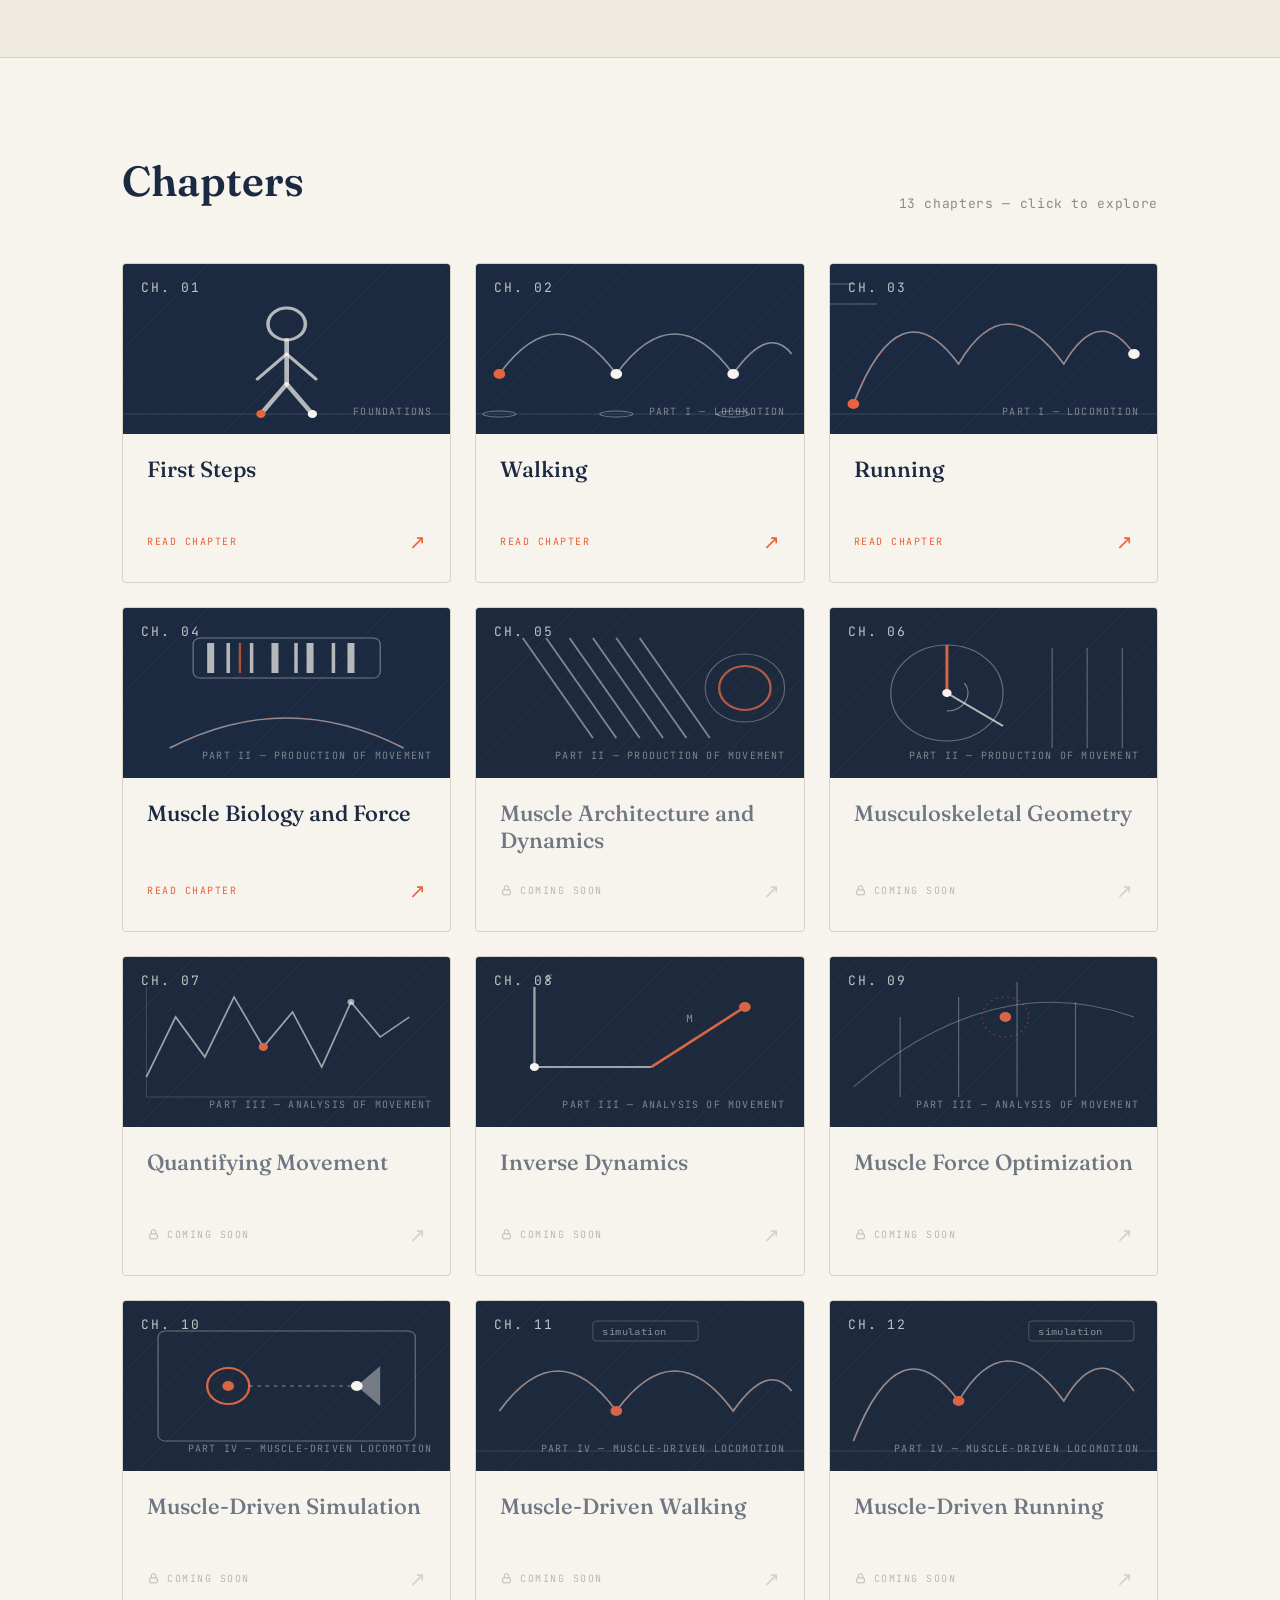
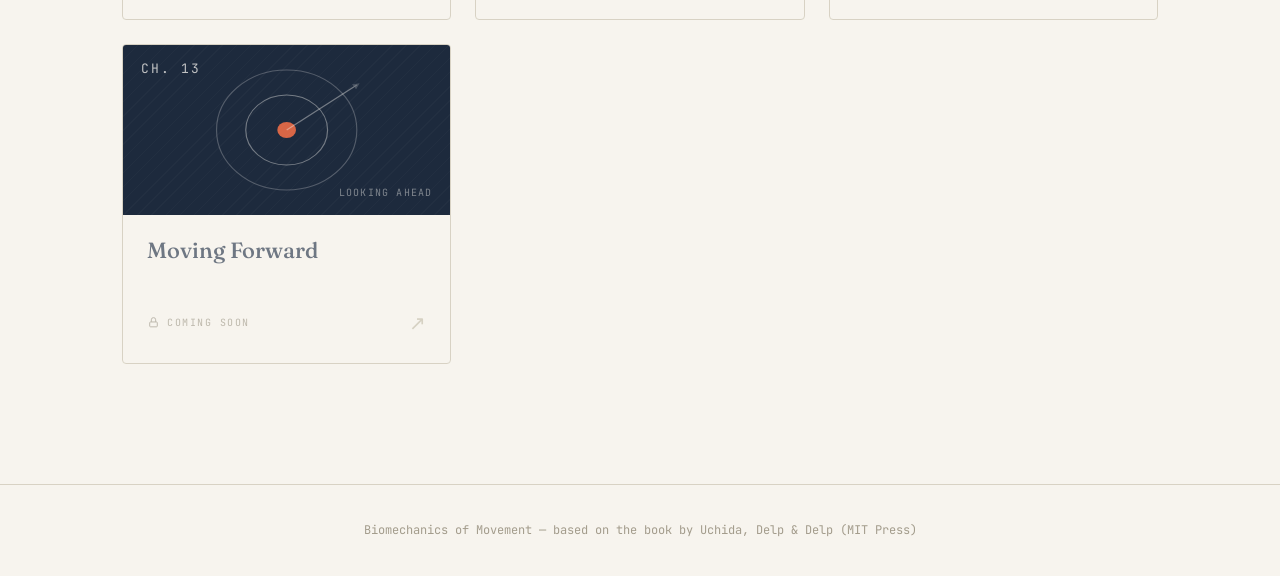
==== commit abd5bc2c: "chp4" ====
--- a/index.html
+++ b/index.html
@@ -800,7 +800,7 @@
           </div>
         </a>
 
-        <div class="card" style="animation-delay:0.16s;" aria-disabled="true">
+        <a class="card is-open" style="animation-delay:0.16s;" href="Chp4.html">
           <div class="card-plate">
             <svg viewBox="0 0 280 170" preserveAspectRatio="none">
               <rect x="60" y="30" width="160" height="40" rx="6" fill="none" stroke="#F7F4EE" stroke-width="1"
@@ -826,17 +826,11 @@
           <div class="card-body">
             <h3>Muscle Biology and Force</h3>
             <div class="card-foot">
-              <span class="lock-tag">
-                <svg viewBox="0 0 24 24" fill="none" xmlns="http://www.w3.org/2000/svg">
-                  <rect x="5" y="11" width="14" height="9" rx="1.5" stroke-width="1.8" />
-                  <path d="M8 11V7a4 4 0 0 1 8 0v4" stroke-width="1.8" />
-                </svg>
-                Coming soon
-              </span>
-              <span class="arrow">&#8599;</span>
-            </div>
-          </div>
-        </div>
+              <span class="read-tag">Read chapter</span>
+              <span class="arrow">&#8599;</span>
+            </div>
+          </div>
+        </a>
 
         <div class="card" style="animation-delay:0.2s;" aria-disabled="true">
           <div class="card-plate">
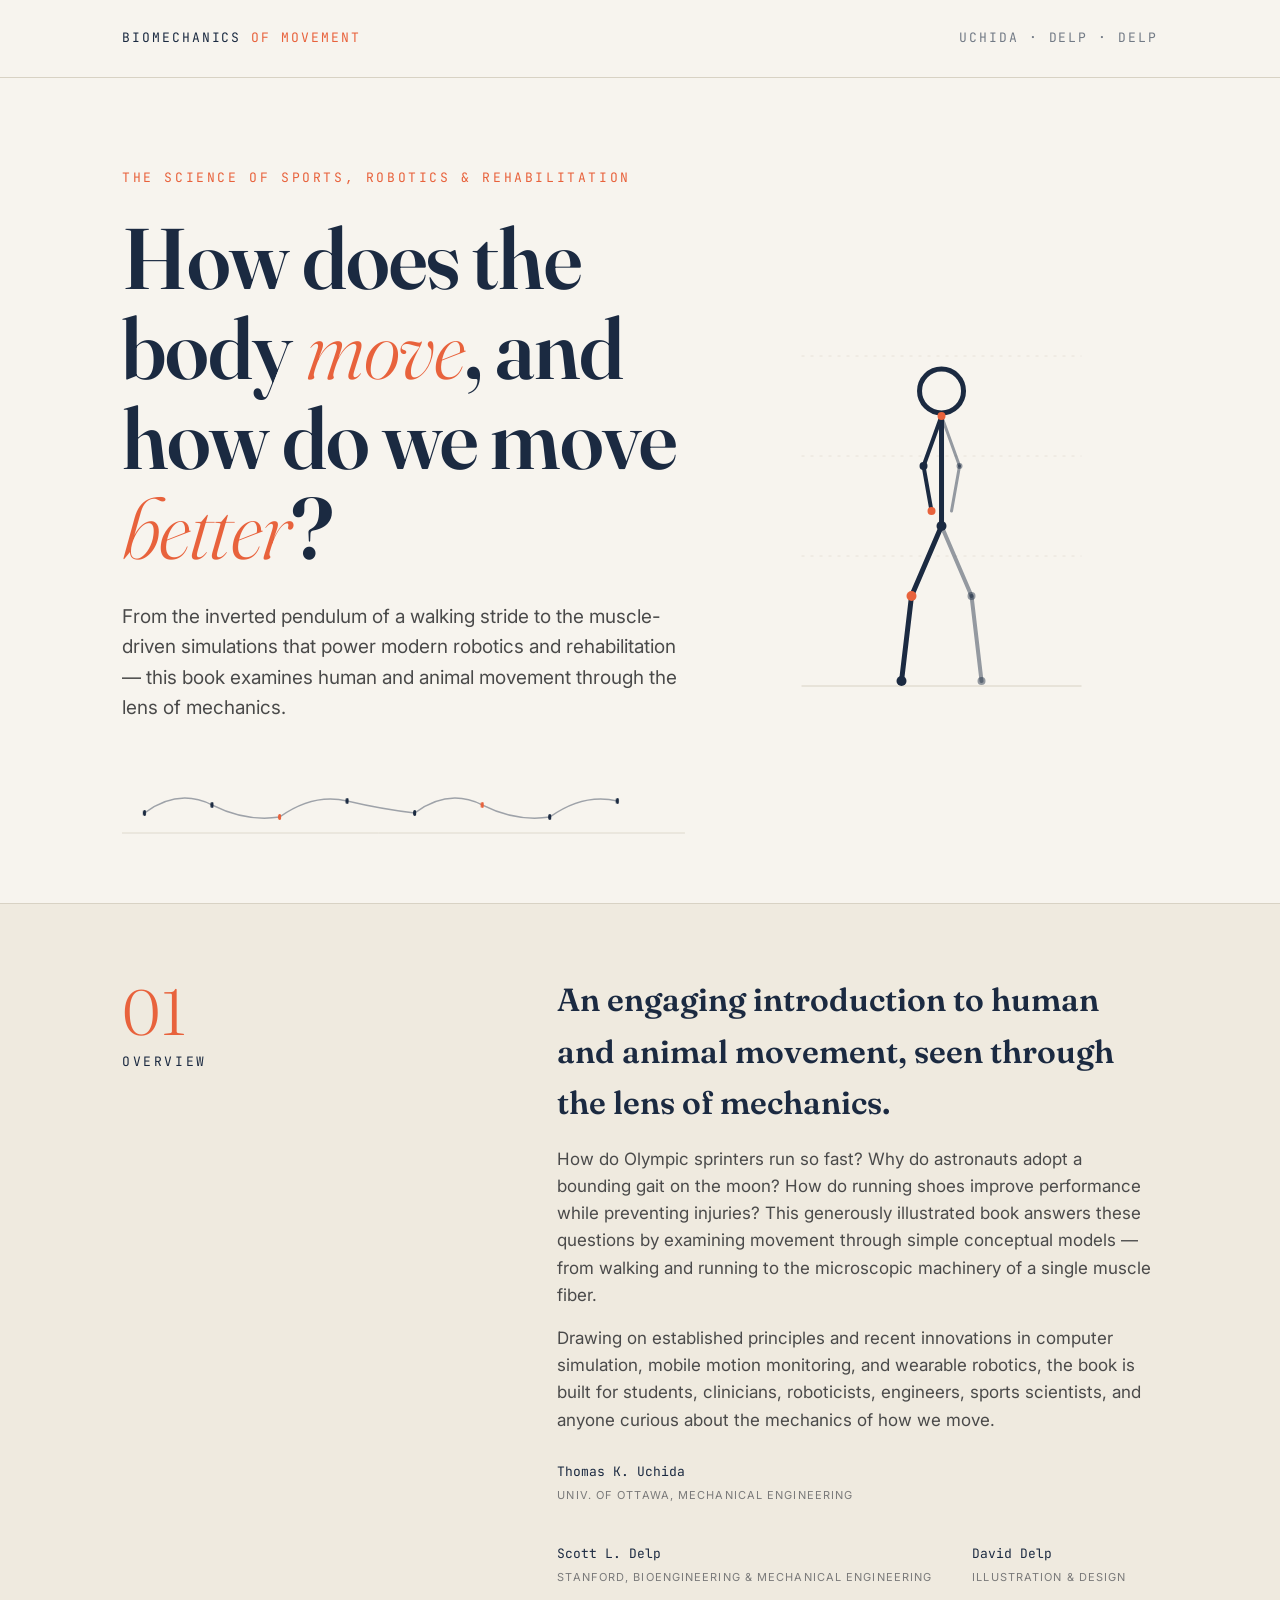
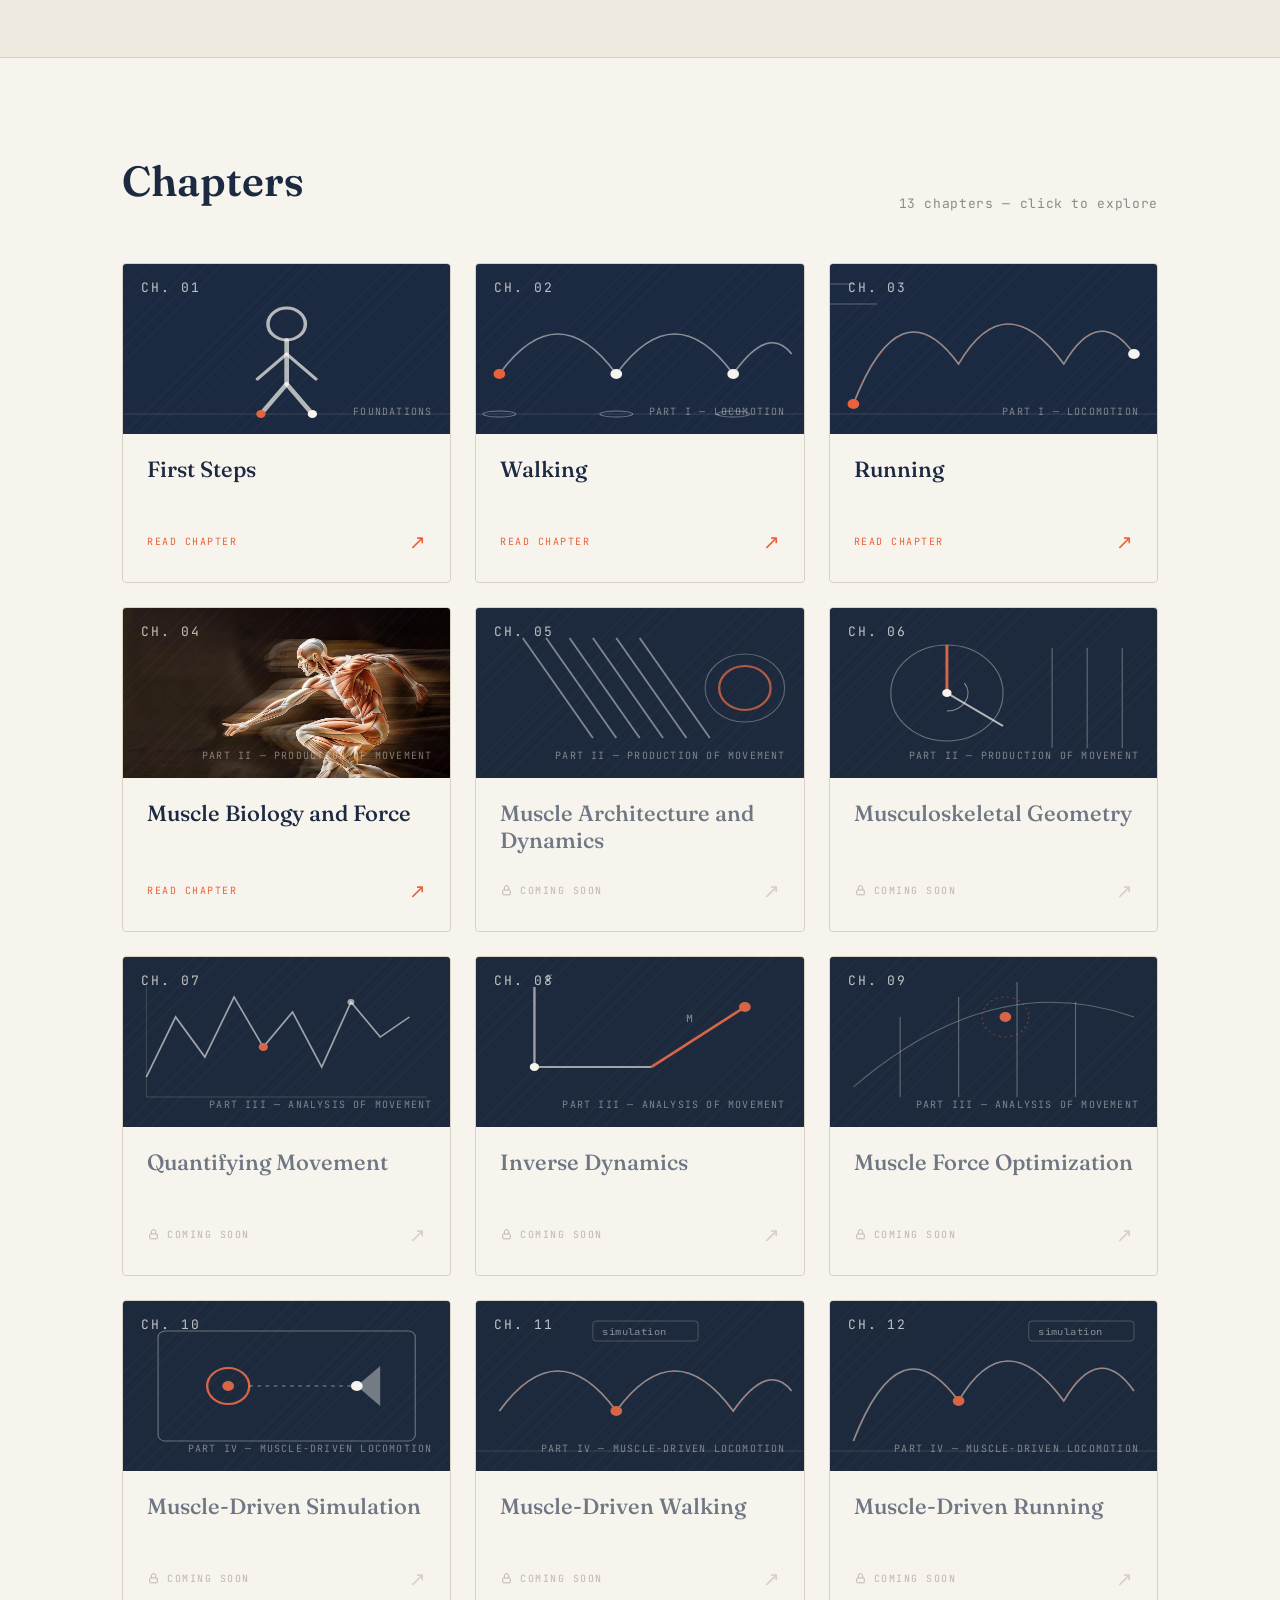
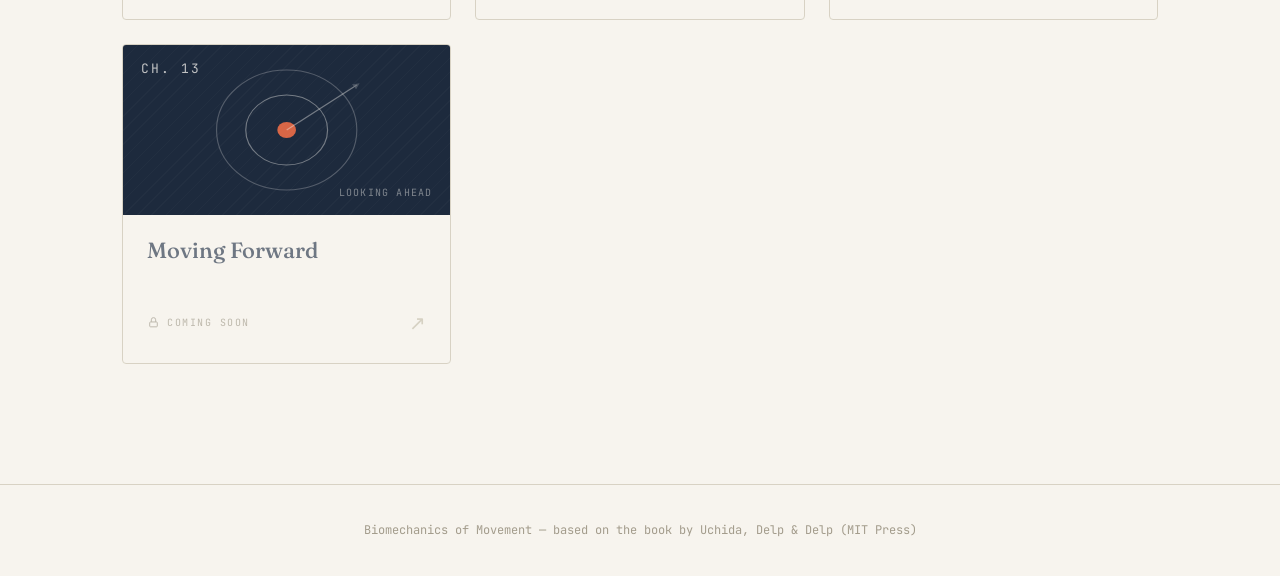
==== commit f3f63803: "doneee" ====
--- a/index.html
+++ b/index.html
@@ -802,24 +802,7 @@
 
         <a class="card is-open" style="animation-delay:0.16s;" href="Chp4.html">
           <div class="card-plate">
-            <svg viewBox="0 0 280 170" preserveAspectRatio="none">
-              <rect x="60" y="30" width="160" height="40" rx="6" fill="none" stroke="#F7F4EE" stroke-width="1"
-                opacity="0.4" />
-              <g opacity="0.7">
-                <line x1="75" y1="35" x2="75" y2="65" stroke="#F7F4EE" stroke-width="6" />
-                <line x1="90" y1="35" x2="90" y2="65" stroke="#F7F4EE" stroke-width="3" />
-                <line x1="100" y1="35" x2="100" y2="65" stroke="#E8623C" stroke-width="2" />
-                <line x1="110" y1="35" x2="110" y2="65" stroke="#F7F4EE" stroke-width="3" />
-                <line x1="130" y1="35" x2="130" y2="65" stroke="#F7F4EE" stroke-width="6" />
-                <line x1="148" y1="35" x2="148" y2="65" stroke="#F7F4EE" stroke-width="3" />
-                <line x1="160" y1="35" x2="160" y2="65" stroke="#F7F4EE" stroke-width="6" />
-                <line x1="180" y1="35" x2="180" y2="65" stroke="#F7F4EE" stroke-width="3" />
-                <line x1="195" y1="35" x2="195" y2="65" stroke="#F7F4EE" stroke-width="6" />
-              </g>
-              <path d="M40,140 Q140,80 240,140" fill="none" stroke="#F7F4EE" stroke-width="1.5" opacity="0.5" />
-              <path d="M40,140 Q140,80 240,140" fill="none" stroke="#E8623C" stroke-width="1" stroke-dasharray="2 4"
-                opacity="0.6" />
-            </svg>
+            <img src="img/chp4.png" width=100% alt="Chapter 4 hero figure" />
             <div class="card-num">CH. 04</div>
             <div class="card-part">Part II &mdash; Production of Movement</div>
           </div>
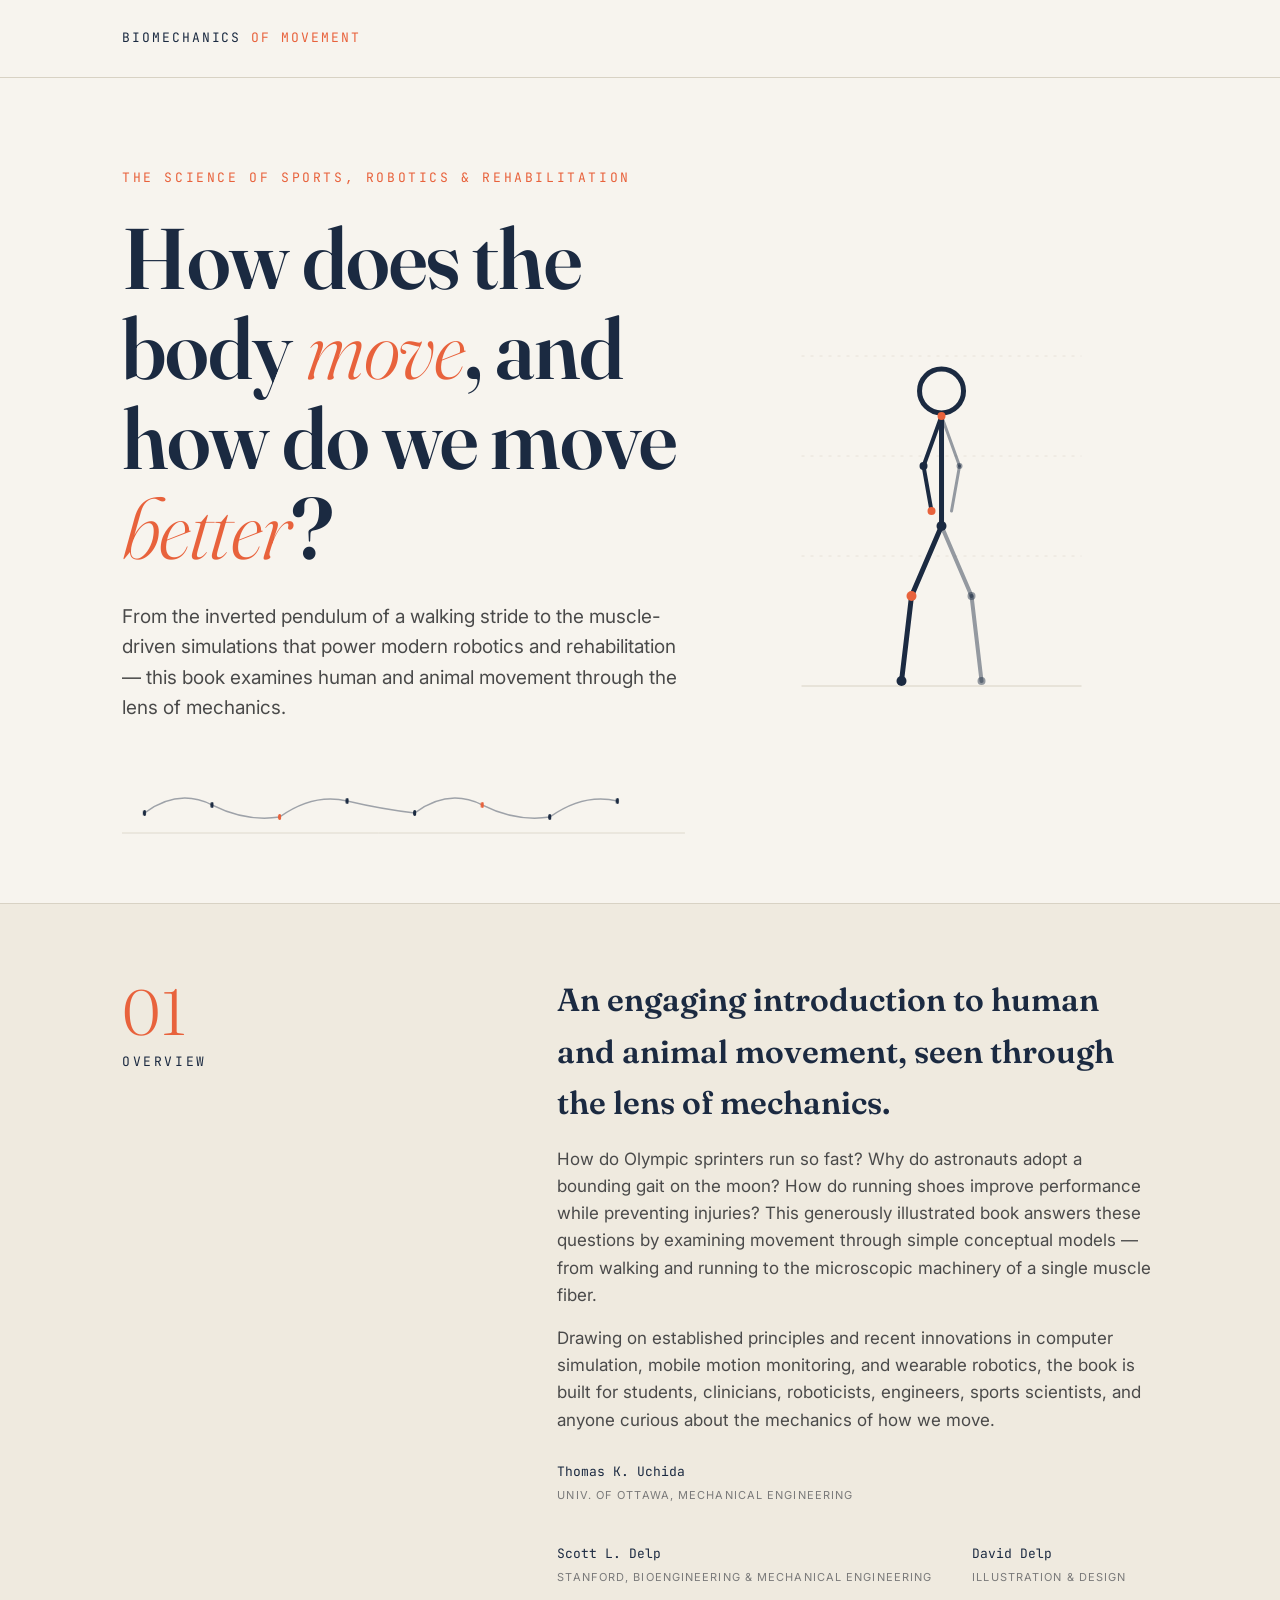
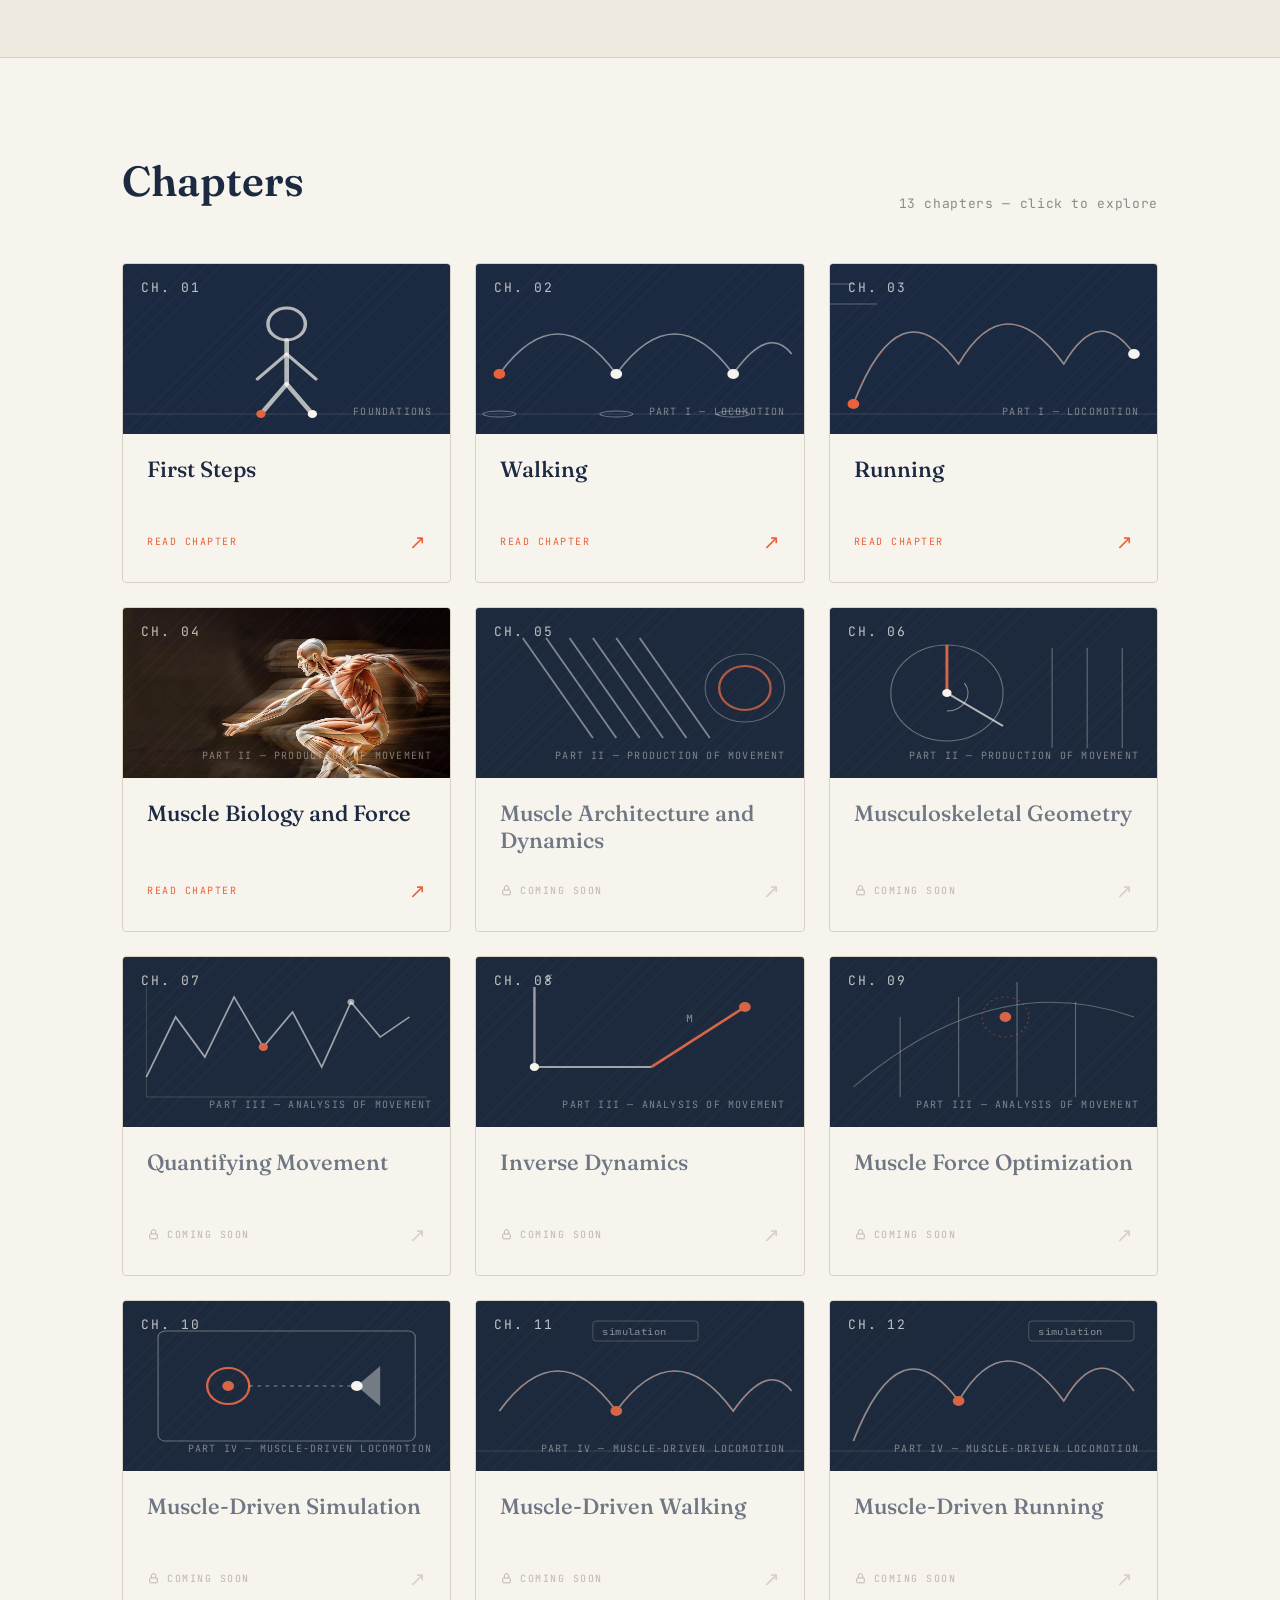
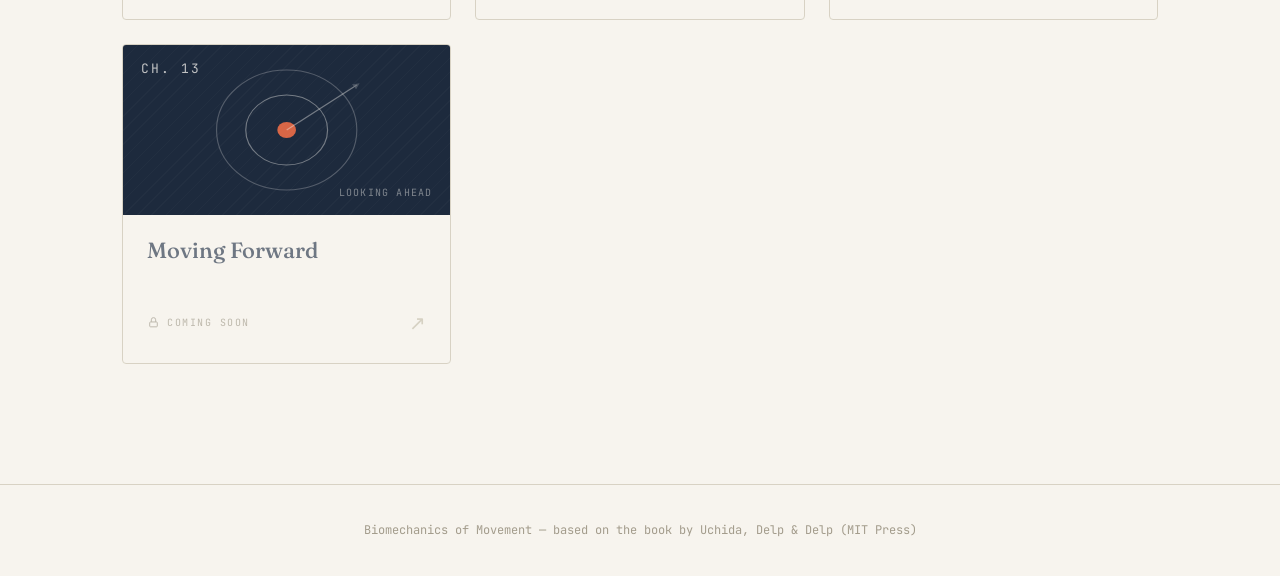
==== commit b8283b77: "." ====
--- a/index.html
+++ b/index.html
@@ -588,7 +588,7 @@
   <header>
     <div class="container nav">
       <div class="brand anim-up">Biomechanics <span>of Movement</span></div>
-      <div class="brand brand-dim anim-up" style="animation-delay:0.1s;">Uchida · Delp · Delp</div>
+      <div class="brand brand-dim anim-up" style="animation-delay:0.1s;"></div>
     </div>
   </header>
 
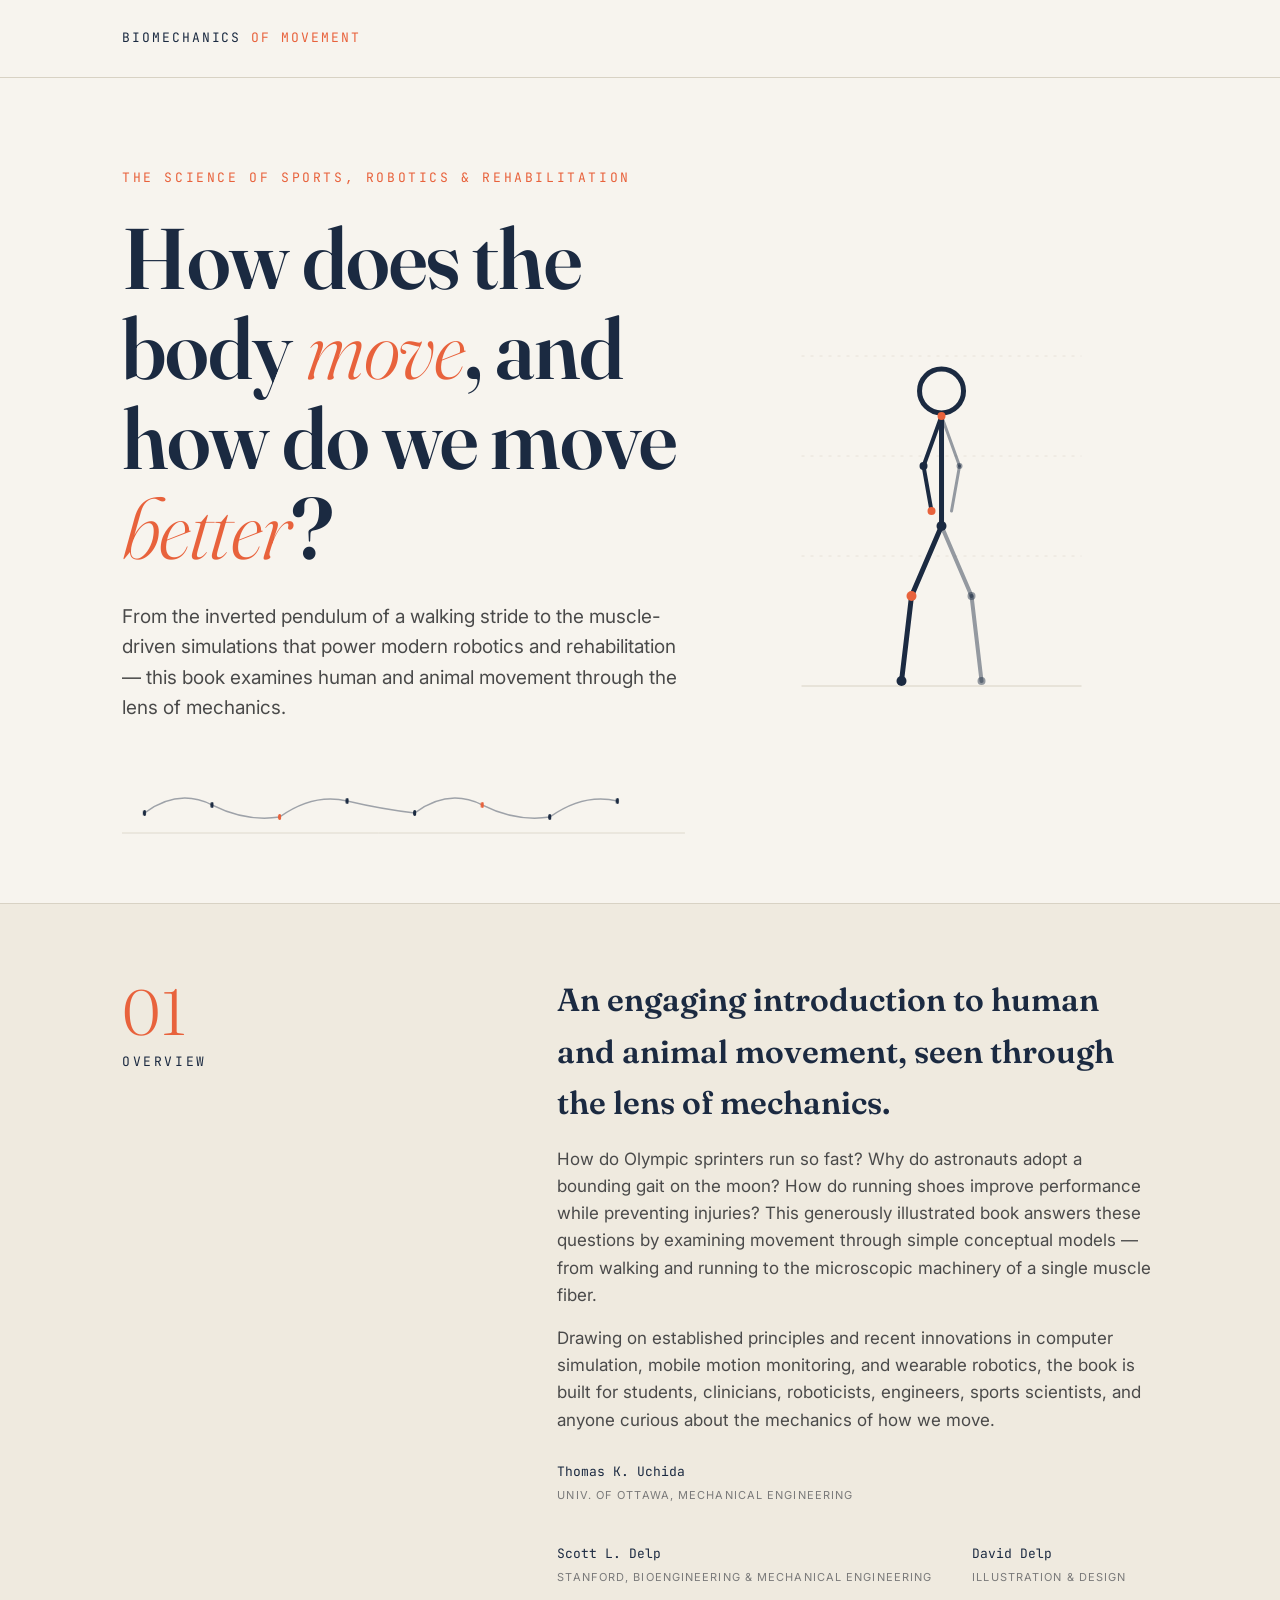
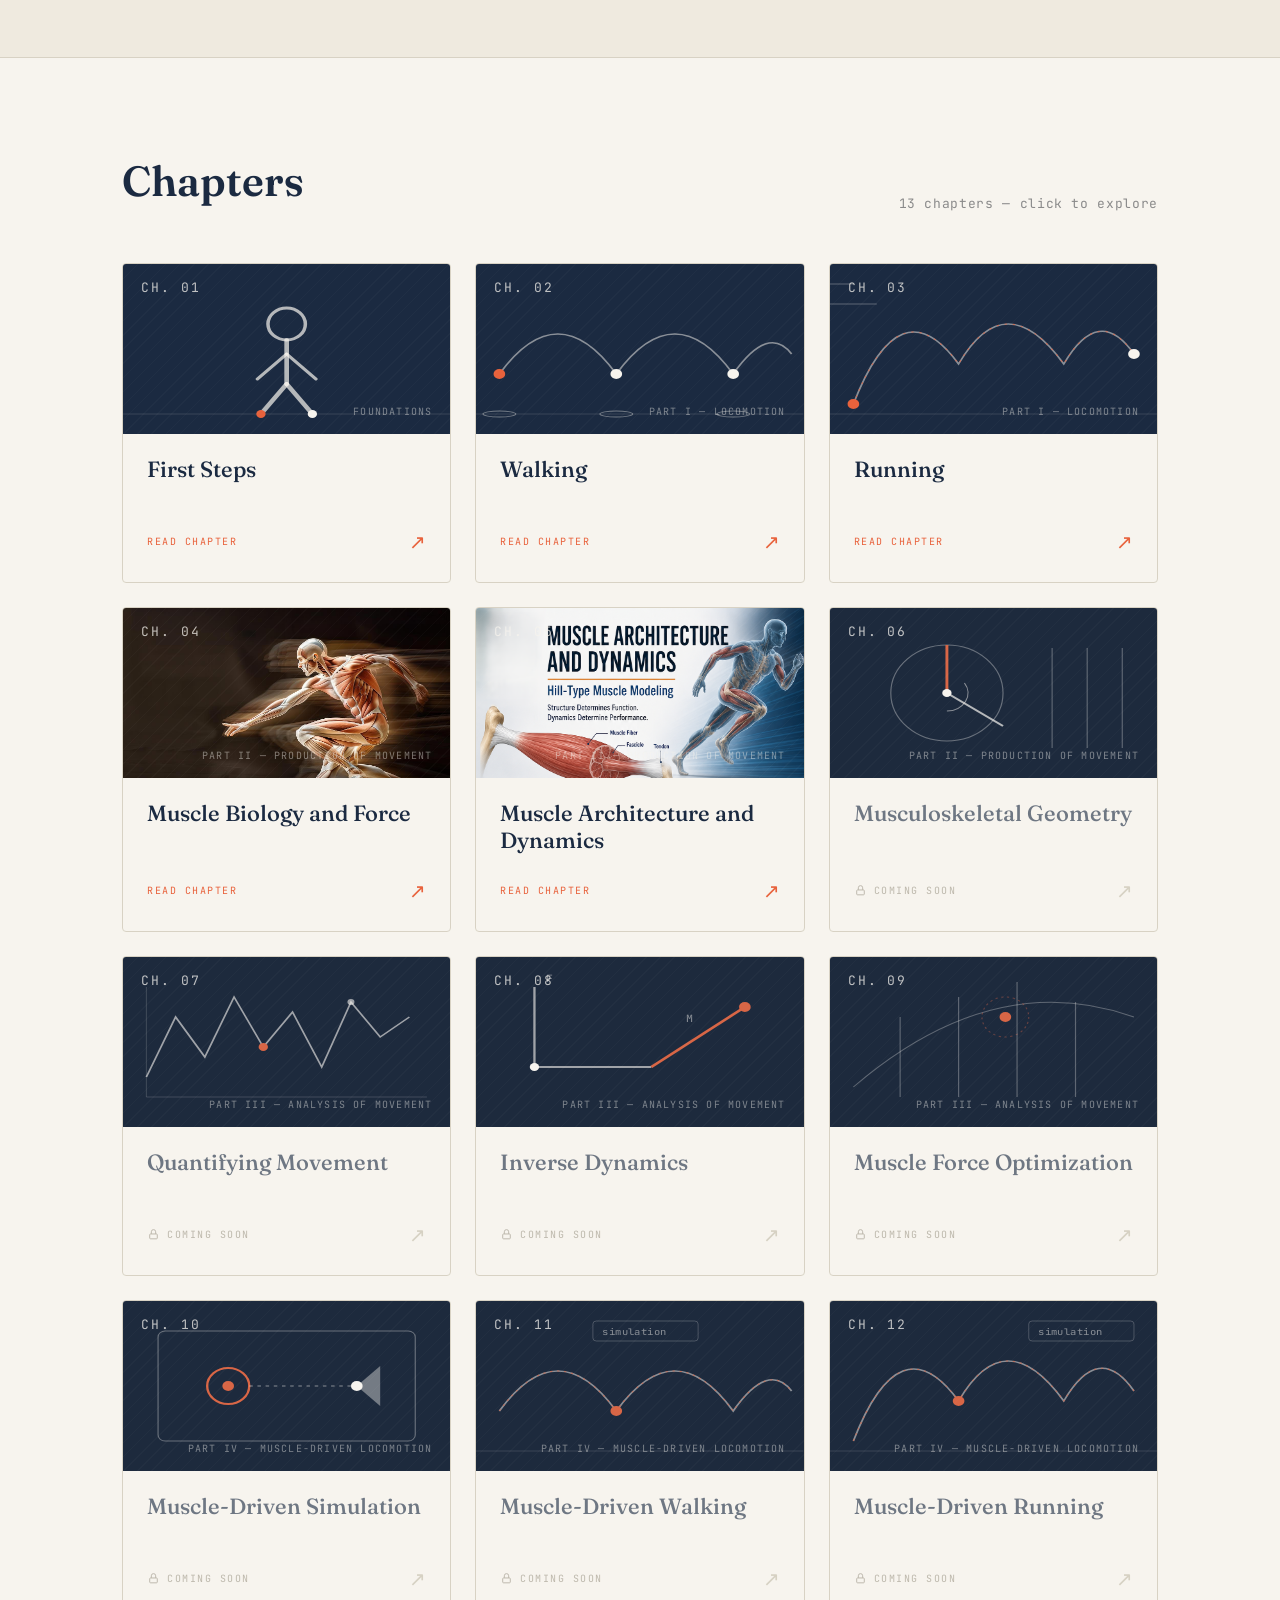
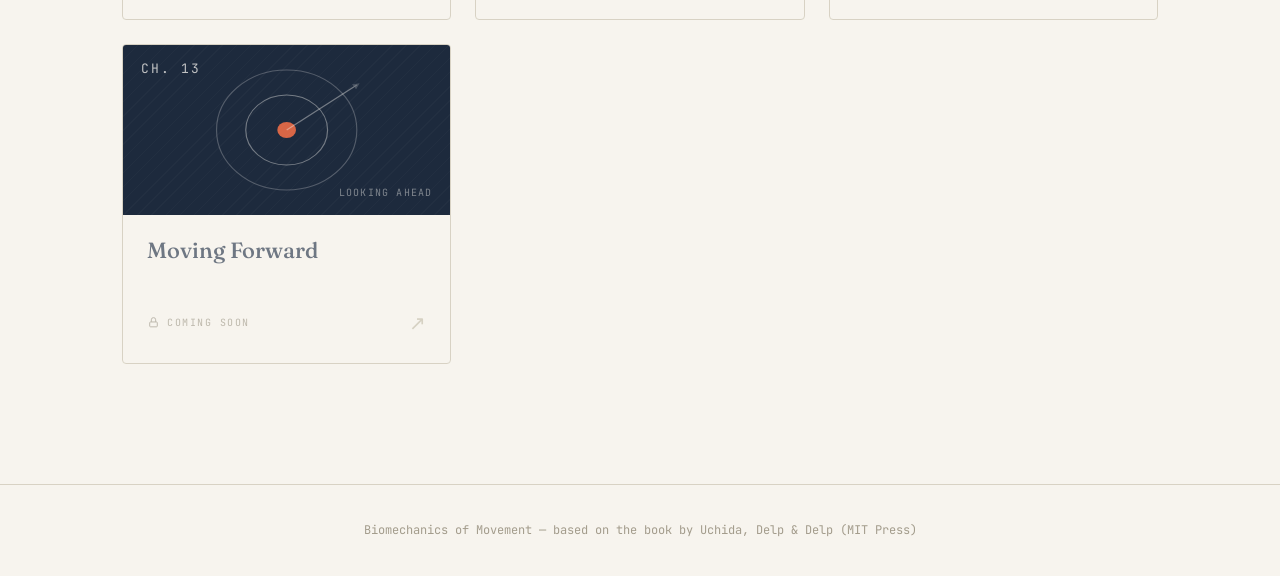
==== commit 67785ba9: "chp5" ====
--- a/index.html
+++ b/index.html
@@ -1,1106 +1,1832 @@
-<!DOCTYPE html>
+<!doctype html>
 <html lang="en">
-
-<head>
-  <meta charset="UTF-8">
-  <meta name="viewport" content="width=device-width, initial-scale=1.0">
-  <title>Biomechanics of Movement</title>
-  <link rel="preconnect" href="https://fonts.googleapis.com">
-  <link
-    href="https://fonts.googleapis.com/css2?family=Fraunces:opsz,wght@9..144,300;9..144,500;9..144,600&family=Inter:wght@400;500;600&family=JetBrains+Mono:wght@400;500&display=swap"
-    rel="stylesheet">
-  <style>
-    :root {
-      --ink: #1B2A41;
-      --bone: #F7F4EE;
-      --bone-deep: #EFEADF;
-      --orange: #E8623C;
-      --graphite: #2E2E2E;
-      --line: #D8D2C4;
-    }
-
-    * {
-      margin: 0;
-      padding: 0;
-      box-sizing: border-box;
-    }
-
-    body {
-      background: var(--bone);
-      color: var(--graphite);
-      font-family: 'Inter', sans-serif;
-      line-height: 1.6;
-    }
-
-    .container {
-      max-width: 1100px;
-      margin: 0 auto;
-      padding: 0 32px;
-    }
-
-    /* HEADER */
-    header {
-      padding: 28px 0;
-      border-bottom: 1px solid var(--line);
-    }
-
-    .nav {
-      display: flex;
-      justify-content: space-between;
-      align-items: center;
-    }
-
-    .brand {
-      font-family: 'JetBrains Mono', monospace;
-      font-size: 13px;
-      letter-spacing: 0.15em;
-      text-transform: uppercase;
-      color: var(--ink);
-    }
-
-    .brand span {
-      color: var(--orange);
-    }
-
-    /* HERO */
-    .hero {
-      padding: 90px 0 60px;
-      position: relative;
-      overflow: hidden;
-    }
-
-    .hero-grid {
-      display: grid;
-      grid-template-columns: 1.3fr 1fr;
-      gap: 40px;
-      align-items: center;
-    }
-
-    .hero-figure {
-      position: relative;
-      height: 420px;
-      display: flex;
-      align-items: center;
-      justify-content: center;
-    }
-
-    .hero-figure svg {
-      width: 100%;
-      height: 100%;
-      overflow: visible;
-    }
-
-    .hero-eyebrow {
-      font-family: 'JetBrains Mono', monospace;
-      font-size: 13px;
-      letter-spacing: 0.2em;
-      text-transform: uppercase;
-      color: var(--orange);
-      margin-bottom: 24px;
-    }
-
-    .hero h1 {
-      font-family: 'Fraunces', serif;
-      font-weight: 600;
-      font-size: clamp(48px, 7vw, 86px);
-      line-height: 1.05;
-      color: var(--ink);
-      max-width: 900px;
-      letter-spacing: -0.01em;
-    }
-
-    .hero h1 em {
-      font-style: italic;
-      font-weight: 300;
-      color: var(--orange);
-    }
-
-    .hero-sub {
-      margin-top: 28px;
-      font-size: 19px;
-      max-width: 620px;
-      color: #4a4a4a;
-    }
-
-    /* Gait stride motif */
-    .stride {
-      margin-top: 60px;
-      display: flex;
-      align-items: center;
-      gap: 0;
-      height: 60px;
-      overflow: hidden;
-    }
-
-    .stride svg {
-      display: block;
-    }
-
-    /* OVERVIEW */
-    .overview {
-      padding: 70px 0;
-      border-top: 1px solid var(--line);
-      border-bottom: 1px solid var(--line);
-      background: var(--bone-deep);
-    }
-
-    .overview-grid {
-      display: grid;
-      grid-template-columns: 1fr 1.6fr;
-      gap: 60px;
-      align-items: start;
-    }
-
-    .overview-label {
-      font-family: 'JetBrains Mono', monospace;
-      font-size: 13px;
-      letter-spacing: 0.2em;
-      text-transform: uppercase;
-      color: var(--ink);
-      padding-top: 6px;
-    }
-
-    .overview-label .num {
-      display: block;
-      font-family: 'Fraunces', serif;
-      font-size: 64px;
-      font-weight: 300;
-      color: var(--orange);
-      letter-spacing: 0;
-      line-height: 1;
-      margin-bottom: 8px;
-    }
-
-    .overview-text h2 {
-      font-family: 'Fraunces', serif;
-      font-weight: 600;
-      font-size: 32px;
-      color: var(--ink);
-      margin-bottom: 18px;
-    }
-
-    .overview-text p {
-      font-size: 17px;
-      color: #4a4a4a;
-      margin-bottom: 16px;
-      max-width: 640px;
-    }
-
-    .authors {
-      margin-top: 28px;
-      display: flex;
-      gap: 40px;
-      flex-wrap: wrap;
-    }
-
-    .author {
-      font-family: 'JetBrains Mono', monospace;
-      font-size: 13px;
-      color: var(--ink);
-    }
-
-    .author span {
-      display: block;
-      color: #7a7a7a;
-      font-size: 11px;
-      text-transform: uppercase;
-      letter-spacing: 0.1em;
-      margin-top: 4px;
-      font-family: 'Inter', sans-serif;
-    }
-
-    /* CHAPTERS */
-    .chapters {
-      padding: 90px 0 120px;
-    }
-
-    .chapters-head {
-      margin-bottom: 48px;
-      display: flex;
-      justify-content: space-between;
-      align-items: flex-end;
-      flex-wrap: wrap;
-      gap: 16px;
-    }
-
-    .chapters-head h2 {
-      font-family: 'Fraunces', serif;
-      font-weight: 600;
-      font-size: 42px;
-      color: var(--ink);
-    }
-
-    .chapters-head p {
-      font-family: 'JetBrains Mono', monospace;
-      font-size: 13px;
-      color: #8a8a8a;
-      letter-spacing: 0.05em;
-    }
-
-    .grid {
-      display: grid;
-      grid-template-columns: repeat(3, 1fr);
-      gap: 24px;
-    }
-
-    .card {
-      background: var(--bone);
-      border: 1px solid var(--line);
-      border-radius: 4px;
-      padding: 0;
-      position: relative;
-      text-decoration: none;
-      color: inherit;
-      display: flex;
-      flex-direction: column;
-      min-height: 320px;
-      overflow: hidden;
-      cursor: not-allowed;
-      opacity: 0;
-      transform: translateY(24px);
-      animation: cardIn 0.7s cubic-bezier(.2, .8, .2, 1) forwards;
-    }
-
-    .card.is-open {
-      cursor: pointer;
-      transition: transform 0.25s ease, box-shadow 0.25s ease, border-color 0.25s ease;
-    }
-
-    .card.is-open:hover {
-      transform: translateY(-4px);
-      box-shadow: 0 14px 30px -16px rgba(27, 42, 65, 0.35);
-      border-color: var(--ink);
-    }
-
-    .card.is-open .card-body {
-      opacity: 1;
-    }
-
-    .card.is-open .card-plate {
-      filter: grayscale(0);
-    }
-
-    .card-plate {
-      background: var(--ink);
-      height: 170px;
-      position: relative;
-      overflow: hidden;
-      filter: grayscale(0.15);
-    }
-
-    .card-plate svg {
-      position: absolute;
-      inset: 0;
-      width: 100%;
-      height: 100%;
-    }
-
-    .card-plate .card-num {
-      position: absolute;
-      top: 14px;
-      left: 18px;
-      font-family: 'JetBrains Mono', monospace;
-      font-size: 13px;
-      color: var(--bone);
-      letter-spacing: 0.15em;
-      z-index: 2;
-      opacity: 0.75;
-    }
-
-    .card-plate .card-part {
-      position: absolute;
-      bottom: 14px;
-      right: 18px;
-      font-family: 'JetBrains Mono', monospace;
-      font-size: 10px;
-      color: rgba(247, 244, 238, 0.45);
-      text-transform: uppercase;
-      letter-spacing: 0.12em;
-      text-align: right;
-      z-index: 2;
-    }
-
-    .card-plate::after {
-      content: '';
-      position: absolute;
-      inset: 0;
-      background: repeating-linear-gradient(135deg,
+  <head>
+    <meta charset="UTF-8" />
+    <meta name="viewport" content="width=device-width, initial-scale=1.0" />
+    <title>Biomechanics of Movement</title>
+    <link rel="preconnect" href="https://fonts.googleapis.com" />
+    <link
+      href="https://fonts.googleapis.com/css2?family=Fraunces:opsz,wght@9..144,300;9..144,500;9..144,600&family=Inter:wght@400;500;600&family=JetBrains+Mono:wght@400;500&display=swap"
+      rel="stylesheet"
+    />
+    <style>
+      :root {
+        --ink: #1b2a41;
+        --bone: #f7f4ee;
+        --bone-deep: #efeadf;
+        --orange: #e8623c;
+        --graphite: #2e2e2e;
+        --line: #d8d2c4;
+      }
+
+      * {
+        margin: 0;
+        padding: 0;
+        box-sizing: border-box;
+      }
+
+      body {
+        background: var(--bone);
+        color: var(--graphite);
+        font-family: "Inter", sans-serif;
+        line-height: 1.6;
+      }
+
+      .container {
+        max-width: 1100px;
+        margin: 0 auto;
+        padding: 0 32px;
+      }
+
+      /* HEADER */
+      header {
+        padding: 28px 0;
+        border-bottom: 1px solid var(--line);
+      }
+
+      .nav {
+        display: flex;
+        justify-content: space-between;
+        align-items: center;
+      }
+
+      .brand {
+        font-family: "JetBrains Mono", monospace;
+        font-size: 13px;
+        letter-spacing: 0.15em;
+        text-transform: uppercase;
+        color: var(--ink);
+      }
+
+      .brand span {
+        color: var(--orange);
+      }
+
+      /* HERO */
+      .hero {
+        padding: 90px 0 60px;
+        position: relative;
+        overflow: hidden;
+      }
+
+      .hero-grid {
+        display: grid;
+        grid-template-columns: 1.3fr 1fr;
+        gap: 40px;
+        align-items: center;
+      }
+
+      .hero-figure {
+        position: relative;
+        height: 420px;
+        display: flex;
+        align-items: center;
+        justify-content: center;
+      }
+
+      .hero-figure svg {
+        width: 100%;
+        height: 100%;
+        overflow: visible;
+      }
+
+      .hero-eyebrow {
+        font-family: "JetBrains Mono", monospace;
+        font-size: 13px;
+        letter-spacing: 0.2em;
+        text-transform: uppercase;
+        color: var(--orange);
+        margin-bottom: 24px;
+      }
+
+      .hero h1 {
+        font-family: "Fraunces", serif;
+        font-weight: 600;
+        font-size: clamp(48px, 7vw, 86px);
+        line-height: 1.05;
+        color: var(--ink);
+        max-width: 900px;
+        letter-spacing: -0.01em;
+      }
+
+      .hero h1 em {
+        font-style: italic;
+        font-weight: 300;
+        color: var(--orange);
+      }
+
+      .hero-sub {
+        margin-top: 28px;
+        font-size: 19px;
+        max-width: 620px;
+        color: #4a4a4a;
+      }
+
+      /* Gait stride motif */
+      .stride {
+        margin-top: 60px;
+        display: flex;
+        align-items: center;
+        gap: 0;
+        height: 60px;
+        overflow: hidden;
+      }
+
+      .stride svg {
+        display: block;
+      }
+
+      /* OVERVIEW */
+      .overview {
+        padding: 70px 0;
+        border-top: 1px solid var(--line);
+        border-bottom: 1px solid var(--line);
+        background: var(--bone-deep);
+      }
+
+      .overview-grid {
+        display: grid;
+        grid-template-columns: 1fr 1.6fr;
+        gap: 60px;
+        align-items: start;
+      }
+
+      .overview-label {
+        font-family: "JetBrains Mono", monospace;
+        font-size: 13px;
+        letter-spacing: 0.2em;
+        text-transform: uppercase;
+        color: var(--ink);
+        padding-top: 6px;
+      }
+
+      .overview-label .num {
+        display: block;
+        font-family: "Fraunces", serif;
+        font-size: 64px;
+        font-weight: 300;
+        color: var(--orange);
+        letter-spacing: 0;
+        line-height: 1;
+        margin-bottom: 8px;
+      }
+
+      .overview-text h2 {
+        font-family: "Fraunces", serif;
+        font-weight: 600;
+        font-size: 32px;
+        color: var(--ink);
+        margin-bottom: 18px;
+      }
+
+      .overview-text p {
+        font-size: 17px;
+        color: #4a4a4a;
+        margin-bottom: 16px;
+        max-width: 640px;
+      }
+
+      .authors {
+        margin-top: 28px;
+        display: flex;
+        gap: 40px;
+        flex-wrap: wrap;
+      }
+
+      .author {
+        font-family: "JetBrains Mono", monospace;
+        font-size: 13px;
+        color: var(--ink);
+      }
+
+      .author span {
+        display: block;
+        color: #7a7a7a;
+        font-size: 11px;
+        text-transform: uppercase;
+        letter-spacing: 0.1em;
+        margin-top: 4px;
+        font-family: "Inter", sans-serif;
+      }
+
+      /* CHAPTERS */
+      .chapters {
+        padding: 90px 0 120px;
+      }
+
+      .chapters-head {
+        margin-bottom: 48px;
+        display: flex;
+        justify-content: space-between;
+        align-items: flex-end;
+        flex-wrap: wrap;
+        gap: 16px;
+      }
+
+      .chapters-head h2 {
+        font-family: "Fraunces", serif;
+        font-weight: 600;
+        font-size: 42px;
+        color: var(--ink);
+      }
+
+      .chapters-head p {
+        font-family: "JetBrains Mono", monospace;
+        font-size: 13px;
+        color: #8a8a8a;
+        letter-spacing: 0.05em;
+      }
+
+      .grid {
+        display: grid;
+        grid-template-columns: repeat(3, 1fr);
+        gap: 24px;
+      }
+
+      .card {
+        background: var(--bone);
+        border: 1px solid var(--line);
+        border-radius: 4px;
+        padding: 0;
+        position: relative;
+        text-decoration: none;
+        color: inherit;
+        display: flex;
+        flex-direction: column;
+        min-height: 320px;
+        overflow: hidden;
+        cursor: not-allowed;
+        opacity: 0;
+        transform: translateY(24px);
+        animation: cardIn 0.7s cubic-bezier(0.2, 0.8, 0.2, 1) forwards;
+      }
+
+      .card.is-open {
+        cursor: pointer;
+        transition:
+          transform 0.25s ease,
+          box-shadow 0.25s ease,
+          border-color 0.25s ease;
+      }
+
+      .card.is-open:hover {
+        transform: translateY(-4px);
+        box-shadow: 0 14px 30px -16px rgba(27, 42, 65, 0.35);
+        border-color: var(--ink);
+      }
+
+      .card.is-open .card-body {
+        opacity: 1;
+      }
+
+      .card.is-open .card-plate {
+        filter: grayscale(0);
+      }
+
+      .card-plate {
+        background: var(--ink);
+        height: 170px;
+        position: relative;
+        overflow: hidden;
+        filter: grayscale(0.15);
+      }
+
+      .card-plate svg {
+        position: absolute;
+        inset: 0;
+        width: 100%;
+        height: 100%;
+      }
+
+      .card-plate .card-num {
+        position: absolute;
+        top: 14px;
+        left: 18px;
+        font-family: "JetBrains Mono", monospace;
+        font-size: 13px;
+        color: var(--bone);
+        letter-spacing: 0.15em;
+        z-index: 2;
+        opacity: 0.75;
+      }
+
+      .card-plate .card-part {
+        position: absolute;
+        bottom: 14px;
+        right: 18px;
+        font-family: "JetBrains Mono", monospace;
+        font-size: 10px;
+        color: rgba(247, 244, 238, 0.45);
+        text-transform: uppercase;
+        letter-spacing: 0.12em;
+        text-align: right;
+        z-index: 2;
+      }
+
+      .card-plate::after {
+        content: "";
+        position: absolute;
+        inset: 0;
+        background: repeating-linear-gradient(
+          135deg,
           rgba(247, 244, 238, 0.025) 0px,
           rgba(247, 244, 238, 0.025) 1px,
           transparent 1px,
-          transparent 10px);
-      z-index: 1;
-      pointer-events: none;
-    }
-
-    .card-body {
-      padding: 22px 24px 24px;
-      display: flex;
-      flex-direction: column;
-      flex: 1;
-      opacity: 0.62;
-    }
-
-    .card h3 {
-      font-family: 'Fraunces', serif;
-      font-weight: 500;
-      font-size: 22px;
-      color: var(--ink);
-      line-height: 1.25;
-    }
-
-    .card-foot {
-      margin-top: auto;
-      padding-top: 20px;
-      display: flex;
-      justify-content: space-between;
-      align-items: center;
-    }
-
-    .lock-tag {
-      display: flex;
-      align-items: center;
-      gap: 7px;
-      font-family: 'JetBrains Mono', monospace;
-      font-size: 10px;
-      letter-spacing: 0.15em;
-      text-transform: uppercase;
-      color: #9a9484;
-    }
-
-    .lock-tag svg {
-      width: 13px;
-      height: 13px;
-      flex-shrink: 0;
-    }
-
-    .lock-tag svg path,
-    .lock-tag svg rect {
-      stroke: #9a9484;
-    }
-
-    .read-tag {
-      display: flex;
-      align-items: center;
-      gap: 7px;
-      font-family: 'JetBrains Mono', monospace;
-      font-size: 10px;
-      letter-spacing: 0.15em;
-      text-transform: uppercase;
-      color: var(--orange);
-    }
-
-    .arrow {
-      font-family: 'Fraunces', serif;
-      font-size: 20px;
-      color: #c2bca8;
-    }
-
-    .card.is-open .arrow {
-      color: var(--orange);
-    }
-
-    @keyframes cardIn {
-      to {
-        opacity: 1;
-        transform: translateY(0);
-      }
-    }
-
-    @media (max-width:900px) {
-      .grid {
-        grid-template-columns: repeat(2, 1fr);
-      }
-
-      .overview-grid {
-        grid-template-columns: 1fr;
-        gap: 24px;
-      }
-
-      .hero-grid {
-        grid-template-columns: 1fr;
-      }
-
-      .hero-figure {
-        height: 300px;
-        order: -1;
-      }
-    }
-
-    @media (max-width:600px) {
-      .grid {
-        grid-template-columns: 1fr;
-      }
-
-      .hero {
-        padding: 60px 0 50px;
-      }
-
-      .container {
-        padding: 0 20px;
-      }
-    }
-
-    /* hero load-in animations */
-    .anim-up {
-      opacity: 0;
-      transform: translateY(28px);
-      animation: fadeUp 0.8s cubic-bezier(.2, .8, .2, 1) forwards;
-    }
-
-    @keyframes fadeUp {
-      to {
-        opacity: 1;
-        transform: translateY(0);
-      }
-    }
-
-    .brand-dim {
-      animation-name: fadeUpDim;
-    }
-
-    @keyframes fadeUpDim {
-      to {
-        opacity: 0.6;
-        transform: translateY(0);
-      }
-    }
-
-    .stride-draw path {
-      stroke-dasharray: 1400;
-      stroke-dashoffset: 1400;
-      animation: drawLine 2.2s 0.9s cubic-bezier(.4, .1, .2, 1) forwards;
-    }
-
-    .stride-draw circle {
-      opacity: 0;
-      animation: dotIn 0.5s ease forwards;
-    }
-
-    @keyframes drawLine {
-      to {
-        stroke-dashoffset: 0;
-      }
-    }
-
-    @keyframes dotIn {
-      to {
-        opacity: 1;
-      }
-    }
-
-    /* Skeleton walk cycle */
-    .skel-leg-l,
-    .skel-leg-r,
-    .skel-arm-l,
-    .skel-arm-r {
-      transform-box: fill-box;
-      transform-origin: top center;
-      animation: swing 1.1s ease-in-out infinite alternate;
-    }
-
-    .skel-leg-r,
-    .skel-arm-l {
-      animation-delay: -0.55s;
-    }
-
-    .skel-arm-l,
-    .skel-arm-r {
-      animation-name: swingArm;
-    }
-
-    @keyframes swing {
-      0% {
-        transform: rotate(-18deg);
-      }
-
-      100% {
-        transform: rotate(18deg);
-      }
-    }
-
-    @keyframes swingArm {
-      0% {
-        transform: rotate(14deg);
-      }
-
-      100% {
-        transform: rotate(-14deg);
-      }
-    }
-
-    .skel-bob {
-      animation: bob 1.1s ease-in-out infinite;
-      transform-box: fill-box;
-      transform-origin: center;
-    }
-
-    @keyframes bob {
-
-      0%,
-      100% {
-        transform: translateY(0);
-      }
-
-      50% {
-        transform: translateY(-6px);
-      }
-    }
-
-    .skel-ground-mark {
-      opacity: 0;
-      animation: markPulse 2.2s ease-in-out infinite;
-    }
-
-    .skel-ground-mark:nth-child(2) {
-      animation-delay: 1.1s;
-    }
-
-    @keyframes markPulse {
-
-      0%,
-      100% {
+          transparent 10px
+        );
+        z-index: 1;
+        pointer-events: none;
+      }
+
+      .card-body {
+        padding: 22px 24px 24px;
+        display: flex;
+        flex-direction: column;
+        flex: 1;
+        opacity: 0.62;
+      }
+
+      .card h3 {
+        font-family: "Fraunces", serif;
+        font-weight: 500;
+        font-size: 22px;
+        color: var(--ink);
+        line-height: 1.25;
+      }
+
+      .card-foot {
+        margin-top: auto;
+        padding-top: 20px;
+        display: flex;
+        justify-content: space-between;
+        align-items: center;
+      }
+
+      .lock-tag {
+        display: flex;
+        align-items: center;
+        gap: 7px;
+        font-family: "JetBrains Mono", monospace;
+        font-size: 10px;
+        letter-spacing: 0.15em;
+        text-transform: uppercase;
+        color: #9a9484;
+      }
+
+      .lock-tag svg {
+        width: 13px;
+        height: 13px;
+        flex-shrink: 0;
+      }
+
+      .lock-tag svg path,
+      .lock-tag svg rect {
+        stroke: #9a9484;
+      }
+
+      .read-tag {
+        display: flex;
+        align-items: center;
+        gap: 7px;
+        font-family: "JetBrains Mono", monospace;
+        font-size: 10px;
+        letter-spacing: 0.15em;
+        text-transform: uppercase;
+        color: var(--orange);
+      }
+
+      .arrow {
+        font-family: "Fraunces", serif;
+        font-size: 20px;
+        color: #c2bca8;
+      }
+
+      .card.is-open .arrow {
+        color: var(--orange);
+      }
+
+      @keyframes cardIn {
+        to {
+          opacity: 1;
+          transform: translateY(0);
+        }
+      }
+
+      @media (max-width: 900px) {
+        .grid {
+          grid-template-columns: repeat(2, 1fr);
+        }
+
+        .overview-grid {
+          grid-template-columns: 1fr;
+          gap: 24px;
+        }
+
+        .hero-grid {
+          grid-template-columns: 1fr;
+        }
+
+        .hero-figure {
+          height: 300px;
+          order: -1;
+        }
+      }
+
+      @media (max-width: 600px) {
+        .grid {
+          grid-template-columns: 1fr;
+        }
+
+        .hero {
+          padding: 60px 0 50px;
+        }
+
+        .container {
+          padding: 0 20px;
+        }
+      }
+
+      /* hero load-in animations */
+      .anim-up {
         opacity: 0;
-      }
-
-      50% {
-        opacity: 0.5;
-      }
-    }
-
-    .skel-grid-line {
-      stroke-dasharray: 3 6;
-    }
-
-    footer {
-      border-top: 1px solid var(--line);
-      padding: 36px 0;
-      font-family: 'JetBrains Mono', monospace;
-      font-size: 12px;
-      color: #a39c8c;
-      text-align: center;
-    }
-  </style>
-</head>
-
-<body>
-
-  <header>
-    <div class="container nav">
-      <div class="brand anim-up">Biomechanics <span>of Movement</span></div>
-      <div class="brand brand-dim anim-up" style="animation-delay:0.1s;"></div>
-    </div>
-  </header>
-
-  <section class="hero">
-    <div class="container hero-grid">
-      <div>
-        <div class="hero-eyebrow anim-up" style="animation-delay:0.05s;">The Science of Sports, Robotics &amp;
-          Rehabilitation</div>
-        <h1 class="anim-up" style="animation-delay:0.15s;">How does the body <em>move</em>, and how do we move
-          <em>better</em>?</h1>
-        <p class="hero-sub anim-up" style="animation-delay:0.3s;">From the inverted pendulum of a walking stride to the
-          muscle-driven simulations that power modern robotics and rehabilitation &mdash; this book examines human and
-          animal movement through the lens of mechanics.</p>
-
-        <div class="stride anim-up" style="animation-delay:0.45s;">
-          <svg class="stride-draw" width="100%" height="60" viewBox="0 0 1000 60" preserveAspectRatio="none"
-            xmlns="http://www.w3.org/2000/svg">
-            <line x1="0" y1="50" x2="1000" y2="50" stroke="#D8D2C4" stroke-width="1" />
-            <path d="M40,30 Q100,5 160,22 T280,34 Q340,10 400,18 T520,30 Q580,5 640,22 T760,34 Q820,10 880,18"
-              fill="none" stroke="#1B2A41" stroke-width="1.5" stroke-dasharray="4 4" opacity="0.4" />
-            <circle cx="40" cy="30" r="3" fill="#1B2A41" style="animation-delay:1.0s;" />
-            <circle cx="160" cy="22" r="3" fill="#1B2A41" style="animation-delay:1.3s;" />
-            <circle cx="280" cy="34" r="3" fill="#E8623C" style="animation-delay:1.6s;" />
-            <circle cx="400" cy="18" r="3" fill="#1B2A41" style="animation-delay:1.9s;" />
-            <circle cx="520" cy="30" r="3" fill="#1B2A41" style="animation-delay:2.2s;" />
-            <circle cx="640" cy="22" r="3" fill="#E8623C" style="animation-delay:2.5s;" />
-            <circle cx="760" cy="34" r="3" fill="#1B2A41" style="animation-delay:2.8s;" />
-            <circle cx="880" cy="18" r="3" fill="#1B2A41" style="animation-delay:3.0s;" />
+        transform: translateY(28px);
+        animation: fadeUp 0.8s cubic-bezier(0.2, 0.8, 0.2, 1) forwards;
+      }
+
+      @keyframes fadeUp {
+        to {
+          opacity: 1;
+          transform: translateY(0);
+        }
+      }
+
+      .brand-dim {
+        animation-name: fadeUpDim;
+      }
+
+      @keyframes fadeUpDim {
+        to {
+          opacity: 0.6;
+          transform: translateY(0);
+        }
+      }
+
+      .stride-draw path {
+        stroke-dasharray: 1400;
+        stroke-dashoffset: 1400;
+        animation: drawLine 2.2s 0.9s cubic-bezier(0.4, 0.1, 0.2, 1) forwards;
+      }
+
+      .stride-draw circle {
+        opacity: 0;
+        animation: dotIn 0.5s ease forwards;
+      }
+
+      @keyframes drawLine {
+        to {
+          stroke-dashoffset: 0;
+        }
+      }
+
+      @keyframes dotIn {
+        to {
+          opacity: 1;
+        }
+      }
+
+      /* Skeleton walk cycle */
+      .skel-leg-l,
+      .skel-leg-r,
+      .skel-arm-l,
+      .skel-arm-r {
+        transform-box: fill-box;
+        transform-origin: top center;
+        animation: swing 1.1s ease-in-out infinite alternate;
+      }
+
+      .skel-leg-r,
+      .skel-arm-l {
+        animation-delay: -0.55s;
+      }
+
+      .skel-arm-l,
+      .skel-arm-r {
+        animation-name: swingArm;
+      }
+
+      @keyframes swing {
+        0% {
+          transform: rotate(-18deg);
+        }
+
+        100% {
+          transform: rotate(18deg);
+        }
+      }
+
+      @keyframes swingArm {
+        0% {
+          transform: rotate(14deg);
+        }
+
+        100% {
+          transform: rotate(-14deg);
+        }
+      }
+
+      .skel-bob {
+        animation: bob 1.1s ease-in-out infinite;
+        transform-box: fill-box;
+        transform-origin: center;
+      }
+
+      @keyframes bob {
+        0%,
+        100% {
+          transform: translateY(0);
+        }
+
+        50% {
+          transform: translateY(-6px);
+        }
+      }
+
+      .skel-ground-mark {
+        opacity: 0;
+        animation: markPulse 2.2s ease-in-out infinite;
+      }
+
+      .skel-ground-mark:nth-child(2) {
+        animation-delay: 1.1s;
+      }
+
+      @keyframes markPulse {
+        0%,
+        100% {
+          opacity: 0;
+        }
+
+        50% {
+          opacity: 0.5;
+        }
+      }
+
+      .skel-grid-line {
+        stroke-dasharray: 3 6;
+      }
+
+      footer {
+        border-top: 1px solid var(--line);
+        padding: 36px 0;
+        font-family: "JetBrains Mono", monospace;
+        font-size: 12px;
+        color: #a39c8c;
+        text-align: center;
+      }
+    </style>
+  </head>
+
+  <body>
+    <header>
+      <div class="container nav">
+        <div class="brand anim-up">Biomechanics <span>of Movement</span></div>
+        <div
+          class="brand brand-dim anim-up"
+          style="animation-delay: 0.1s"
+        ></div>
+      </div>
+    </header>
+
+    <section class="hero">
+      <div class="container hero-grid">
+        <div>
+          <div class="hero-eyebrow anim-up" style="animation-delay: 0.05s">
+            The Science of Sports, Robotics &amp; Rehabilitation
+          </div>
+          <h1 class="anim-up" style="animation-delay: 0.15s">
+            How does the body <em>move</em>, and how do we move <em>better</em>?
+          </h1>
+          <p class="hero-sub anim-up" style="animation-delay: 0.3s">
+            From the inverted pendulum of a walking stride to the muscle-driven
+            simulations that power modern robotics and rehabilitation &mdash;
+            this book examines human and animal movement through the lens of
+            mechanics.
+          </p>
+
+          <div class="stride anim-up" style="animation-delay: 0.45s">
+            <svg
+              class="stride-draw"
+              width="100%"
+              height="60"
+              viewBox="0 0 1000 60"
+              preserveAspectRatio="none"
+              xmlns="http://www.w3.org/2000/svg"
+            >
+              <line
+                x1="0"
+                y1="50"
+                x2="1000"
+                y2="50"
+                stroke="#D8D2C4"
+                stroke-width="1"
+              />
+              <path
+                d="M40,30 Q100,5 160,22 T280,34 Q340,10 400,18 T520,30 Q580,5 640,22 T760,34 Q820,10 880,18"
+                fill="none"
+                stroke="#1B2A41"
+                stroke-width="1.5"
+                stroke-dasharray="4 4"
+                opacity="0.4"
+              />
+              <circle
+                cx="40"
+                cy="30"
+                r="3"
+                fill="#1B2A41"
+                style="animation-delay: 1s"
+              />
+              <circle
+                cx="160"
+                cy="22"
+                r="3"
+                fill="#1B2A41"
+                style="animation-delay: 1.3s"
+              />
+              <circle
+                cx="280"
+                cy="34"
+                r="3"
+                fill="#E8623C"
+                style="animation-delay: 1.6s"
+              />
+              <circle
+                cx="400"
+                cy="18"
+                r="3"
+                fill="#1B2A41"
+                style="animation-delay: 1.9s"
+              />
+              <circle
+                cx="520"
+                cy="30"
+                r="3"
+                fill="#1B2A41"
+                style="animation-delay: 2.2s"
+              />
+              <circle
+                cx="640"
+                cy="22"
+                r="3"
+                fill="#E8623C"
+                style="animation-delay: 2.5s"
+              />
+              <circle
+                cx="760"
+                cy="34"
+                r="3"
+                fill="#1B2A41"
+                style="animation-delay: 2.8s"
+              />
+              <circle
+                cx="880"
+                cy="18"
+                r="3"
+                fill="#1B2A41"
+                style="animation-delay: 3s"
+              />
+            </svg>
+          </div>
+        </div>
+
+        <div class="hero-figure anim-up" style="animation-delay: 0.5s">
+          <svg
+            viewBox="0 0 320 420"
+            xmlns="http://www.w3.org/2000/svg"
+            aria-hidden="true"
+          >
+            <!-- ground -->
+            <line
+              x1="20"
+              y1="390"
+              x2="300"
+              y2="390"
+              stroke="#D8D2C4"
+              stroke-width="1"
+            />
+            <line
+              class="skel-grid-line"
+              x1="20"
+              y1="60"
+              x2="300"
+              y2="60"
+              stroke="#D8D2C4"
+              stroke-width="1"
+              opacity="0.5"
+            />
+            <line
+              class="skel-grid-line"
+              x1="20"
+              y1="160"
+              x2="300"
+              y2="160"
+              stroke="#D8D2C4"
+              stroke-width="1"
+              opacity="0.5"
+            />
+            <line
+              class="skel-grid-line"
+              x1="20"
+              y1="260"
+              x2="300"
+              y2="260"
+              stroke="#D8D2C4"
+              stroke-width="1"
+              opacity="0.5"
+            />
+
+            <!-- footfall marks -->
+            <ellipse
+              class="skel-ground-mark"
+              cx="120"
+              cy="390"
+              rx="18"
+              ry="4"
+              fill="#E8623C"
+            />
+            <ellipse
+              class="skel-ground-mark"
+              cx="200"
+              cy="390"
+              rx="18"
+              ry="4"
+              fill="#1B2A41"
+            />
+
+            <!-- figure group, bobbing -->
+            <g class="skel-bob">
+              <!-- back arm -->
+              <g class="skel-arm-r">
+                <line
+                  x1="160"
+                  y1="120"
+                  x2="178"
+                  y2="170"
+                  stroke="#1B2A41"
+                  stroke-width="3"
+                  stroke-linecap="round"
+                  opacity="0.45"
+                />
+                <line
+                  x1="178"
+                  y1="170"
+                  x2="170"
+                  y2="215"
+                  stroke="#1B2A41"
+                  stroke-width="3"
+                  stroke-linecap="round"
+                  opacity="0.45"
+                />
+                <circle cx="178" cy="170" r="3" fill="#1B2A41" opacity="0.45" />
+              </g>
+
+              <!-- back leg -->
+              <g class="skel-leg-r">
+                <line
+                  x1="160"
+                  y1="230"
+                  x2="190"
+                  y2="300"
+                  stroke="#1B2A41"
+                  stroke-width="4"
+                  stroke-linecap="round"
+                  opacity="0.45"
+                />
+                <line
+                  x1="190"
+                  y1="300"
+                  x2="200"
+                  y2="385"
+                  stroke="#1B2A41"
+                  stroke-width="4"
+                  stroke-linecap="round"
+                  opacity="0.45"
+                />
+                <circle cx="190" cy="300" r="4" fill="#1B2A41" opacity="0.45" />
+                <circle cx="200" cy="385" r="4" fill="#1B2A41" opacity="0.45" />
+              </g>
+
+              <!-- front leg -->
+              <g class="skel-leg-l">
+                <line
+                  x1="160"
+                  y1="230"
+                  x2="130"
+                  y2="300"
+                  stroke="#1B2A41"
+                  stroke-width="5"
+                  stroke-linecap="round"
+                />
+                <line
+                  x1="130"
+                  y1="300"
+                  x2="120"
+                  y2="385"
+                  stroke="#1B2A41"
+                  stroke-width="5"
+                  stroke-linecap="round"
+                />
+                <circle cx="130" cy="300" r="5" fill="#E8623C" />
+                <circle cx="120" cy="385" r="5" fill="#1B2A41" />
+              </g>
+
+              <!-- torso -->
+              <line
+                x1="160"
+                y1="120"
+                x2="160"
+                y2="230"
+                stroke="#1B2A41"
+                stroke-width="5"
+                stroke-linecap="round"
+              />
+
+              <!-- front arm -->
+              <g class="skel-arm-l">
+                <line
+                  x1="160"
+                  y1="120"
+                  x2="142"
+                  y2="170"
+                  stroke="#1B2A41"
+                  stroke-width="4"
+                  stroke-linecap="round"
+                />
+                <line
+                  x1="142"
+                  y1="170"
+                  x2="150"
+                  y2="215"
+                  stroke="#1B2A41"
+                  stroke-width="4"
+                  stroke-linecap="round"
+                />
+                <circle cx="142" cy="170" r="4" fill="#1B2A41" />
+                <circle cx="150" cy="215" r="4" fill="#E8623C" />
+              </g>
+
+              <!-- head -->
+              <circle
+                cx="160"
+                cy="95"
+                r="22"
+                fill="none"
+                stroke="#1B2A41"
+                stroke-width="5"
+              />
+
+              <!-- joint markers -->
+              <circle cx="160" cy="120" r="4" fill="#E8623C" />
+              <circle cx="160" cy="230" r="5" fill="#1B2A41" />
+            </g>
           </svg>
         </div>
       </div>
-
-      <div class="hero-figure anim-up" style="animation-delay:0.5s;">
-        <svg viewBox="0 0 320 420" xmlns="http://www.w3.org/2000/svg" aria-hidden="true">
-          <!-- ground -->
-          <line x1="20" y1="390" x2="300" y2="390" stroke="#D8D2C4" stroke-width="1" />
-          <line class="skel-grid-line" x1="20" y1="60" x2="300" y2="60" stroke="#D8D2C4" stroke-width="1"
-            opacity="0.5" />
-          <line class="skel-grid-line" x1="20" y1="160" x2="300" y2="160" stroke="#D8D2C4" stroke-width="1"
-            opacity="0.5" />
-          <line class="skel-grid-line" x1="20" y1="260" x2="300" y2="260" stroke="#D8D2C4" stroke-width="1"
-            opacity="0.5" />
-
-          <!-- footfall marks -->
-          <ellipse class="skel-ground-mark" cx="120" cy="390" rx="18" ry="4" fill="#E8623C" />
-          <ellipse class="skel-ground-mark" cx="200" cy="390" rx="18" ry="4" fill="#1B2A41" />
-
-          <!-- figure group, bobbing -->
-          <g class="skel-bob">
-            <!-- back arm -->
-            <g class="skel-arm-r">
-              <line x1="160" y1="120" x2="178" y2="170" stroke="#1B2A41" stroke-width="3" stroke-linecap="round"
-                opacity="0.45" />
-              <line x1="178" y1="170" x2="170" y2="215" stroke="#1B2A41" stroke-width="3" stroke-linecap="round"
-                opacity="0.45" />
-              <circle cx="178" cy="170" r="3" fill="#1B2A41" opacity="0.45" />
-            </g>
-
-            <!-- back leg -->
-            <g class="skel-leg-r">
-              <line x1="160" y1="230" x2="190" y2="300" stroke="#1B2A41" stroke-width="4" stroke-linecap="round"
-                opacity="0.45" />
-              <line x1="190" y1="300" x2="200" y2="385" stroke="#1B2A41" stroke-width="4" stroke-linecap="round"
-                opacity="0.45" />
-              <circle cx="190" cy="300" r="4" fill="#1B2A41" opacity="0.45" />
-              <circle cx="200" cy="385" r="4" fill="#1B2A41" opacity="0.45" />
-            </g>
-
-            <!-- front leg -->
-            <g class="skel-leg-l">
-              <line x1="160" y1="230" x2="130" y2="300" stroke="#1B2A41" stroke-width="5" stroke-linecap="round" />
-              <line x1="130" y1="300" x2="120" y2="385" stroke="#1B2A41" stroke-width="5" stroke-linecap="round" />
-              <circle cx="130" cy="300" r="5" fill="#E8623C" />
-              <circle cx="120" cy="385" r="5" fill="#1B2A41" />
-            </g>
-
-            <!-- torso -->
-            <line x1="160" y1="120" x2="160" y2="230" stroke="#1B2A41" stroke-width="5" stroke-linecap="round" />
-
-            <!-- front arm -->
-            <g class="skel-arm-l">
-              <line x1="160" y1="120" x2="142" y2="170" stroke="#1B2A41" stroke-width="4" stroke-linecap="round" />
-              <line x1="142" y1="170" x2="150" y2="215" stroke="#1B2A41" stroke-width="4" stroke-linecap="round" />
-              <circle cx="142" cy="170" r="4" fill="#1B2A41" />
-              <circle cx="150" cy="215" r="4" fill="#E8623C" />
-            </g>
-
-            <!-- head -->
-            <circle cx="160" cy="95" r="22" fill="none" stroke="#1B2A41" stroke-width="5" />
-
-            <!-- joint markers -->
-            <circle cx="160" cy="120" r="4" fill="#E8623C" />
-            <circle cx="160" cy="230" r="5" fill="#1B2A41" />
-          </g>
-        </svg>
-      </div>
-    </div>
-  </section>
-
-  <section class="overview">
-    <div class="container overview-grid">
-      <div class="overview-label">
-        <span class="num">01</span>
-        Overview
-      </div>
-      <div class="overview-text">
-        <h2>An engaging introduction to human and animal movement, seen through the lens of mechanics.</h2>
-        <p>How do Olympic sprinters run so fast? Why do astronauts adopt a bounding gait on the moon? How do running
-          shoes improve performance while preventing injuries? This generously illustrated book answers these questions
-          by examining movement through simple conceptual models &mdash; from walking and running to the microscopic
-          machinery of a single muscle fiber.</p>
-        <p>Drawing on established principles and recent innovations in computer simulation, mobile motion monitoring,
-          and wearable robotics, the book is built for students, clinicians, roboticists, engineers, sports scientists,
-          and anyone curious about the mechanics of how we move.</p>
-        <div class="authors">
-          <div class="author">Thomas K. Uchida<span>Univ. of Ottawa, Mechanical Engineering</span></div>
-          <div class="author">Scott L. Delp<span>Stanford, Bioengineering &amp; Mechanical Engineering</span></div>
-          <div class="author">David Delp<span>Illustration &amp; Design</span></div>
+    </section>
+
+    <section class="overview">
+      <div class="container overview-grid">
+        <div class="overview-label">
+          <span class="num">01</span>
+          Overview
+        </div>
+        <div class="overview-text">
+          <h2>
+            An engaging introduction to human and animal movement, seen through
+            the lens of mechanics.
+          </h2>
+          <p>
+            How do Olympic sprinters run so fast? Why do astronauts adopt a
+            bounding gait on the moon? How do running shoes improve performance
+            while preventing injuries? This generously illustrated book answers
+            these questions by examining movement through simple conceptual
+            models &mdash; from walking and running to the microscopic machinery
+            of a single muscle fiber.
+          </p>
+          <p>
+            Drawing on established principles and recent innovations in computer
+            simulation, mobile motion monitoring, and wearable robotics, the
+            book is built for students, clinicians, roboticists, engineers,
+            sports scientists, and anyone curious about the mechanics of how we
+            move.
+          </p>
+          <div class="authors">
+            <div class="author">
+              Thomas K. Uchida<span
+                >Univ. of Ottawa, Mechanical Engineering</span
+              >
+            </div>
+            <div class="author">
+              Scott L. Delp<span
+                >Stanford, Bioengineering &amp; Mechanical Engineering</span
+              >
+            </div>
+            <div class="author">
+              David Delp<span>Illustration &amp; Design</span>
+            </div>
+          </div>
         </div>
       </div>
-    </div>
-  </section>
-
-  <section class="chapters">
-    <div class="container">
-      <div class="chapters-head">
-        <h2>Chapters</h2>
-        <p>13 chapters &mdash; click to explore</p>
-      </div>
-
-      <div class="grid">
-
-        <a class="card is-open" style="animation-delay:0.04s;" href="Chp1.html">
-          <div class="card-plate">
-            <svg viewBox="0 0 280 170" preserveAspectRatio="none">
-              <line x1="0" y1="150" x2="280" y2="150" stroke="#F7F4EE" stroke-width="0.5" opacity="0.25" />
-              <circle cx="140" cy="60" r="16" fill="none" stroke="#F7F4EE" stroke-width="3" opacity="0.7" />
-              <line x1="140" y1="76" x2="140" y2="120" stroke="#F7F4EE" stroke-width="4" stroke-linecap="round"
-                opacity="0.7" />
-              <line x1="140" y1="120" x2="118" y2="150" stroke="#F7F4EE" stroke-width="4" stroke-linecap="round"
-                opacity="0.7" />
-              <line x1="140" y1="120" x2="162" y2="150" stroke="#F7F4EE" stroke-width="4" stroke-linecap="round"
-                opacity="0.7" />
-              <line x1="140" y1="90" x2="115" y2="115" stroke="#F7F4EE" stroke-width="3" stroke-linecap="round"
-                opacity="0.7" />
-              <line x1="140" y1="90" x2="165" y2="115" stroke="#F7F4EE" stroke-width="3" stroke-linecap="round"
-                opacity="0.7" />
-              <circle cx="118" cy="150" r="4" fill="#E8623C" />
-              <circle cx="162" cy="150" r="4" fill="#F7F4EE" />
-            </svg>
-            <div class="card-num">CH. 01</div>
-            <div class="card-part">Foundations</div>
+    </section>
+
+    <section class="chapters">
+      <div class="container">
+        <div class="chapters-head">
+          <h2>Chapters</h2>
+          <p>13 chapters &mdash; click to explore</p>
+        </div>
+
+        <div class="grid">
+          <a
+            class="card is-open"
+            style="animation-delay: 0.04s"
+            href="Chp1.html"
+          >
+            <div class="card-plate">
+              <svg viewBox="0 0 280 170" preserveAspectRatio="none">
+                <line
+                  x1="0"
+                  y1="150"
+                  x2="280"
+                  y2="150"
+                  stroke="#F7F4EE"
+                  stroke-width="0.5"
+                  opacity="0.25"
+                />
+                <circle
+                  cx="140"
+                  cy="60"
+                  r="16"
+                  fill="none"
+                  stroke="#F7F4EE"
+                  stroke-width="3"
+                  opacity="0.7"
+                />
+                <line
+                  x1="140"
+                  y1="76"
+                  x2="140"
+                  y2="120"
+                  stroke="#F7F4EE"
+                  stroke-width="4"
+                  stroke-linecap="round"
+                  opacity="0.7"
+                />
+                <line
+                  x1="140"
+                  y1="120"
+                  x2="118"
+                  y2="150"
+                  stroke="#F7F4EE"
+                  stroke-width="4"
+                  stroke-linecap="round"
+                  opacity="0.7"
+                />
+                <line
+                  x1="140"
+                  y1="120"
+                  x2="162"
+                  y2="150"
+                  stroke="#F7F4EE"
+                  stroke-width="4"
+                  stroke-linecap="round"
+                  opacity="0.7"
+                />
+                <line
+                  x1="140"
+                  y1="90"
+                  x2="115"
+                  y2="115"
+                  stroke="#F7F4EE"
+                  stroke-width="3"
+                  stroke-linecap="round"
+                  opacity="0.7"
+                />
+                <line
+                  x1="140"
+                  y1="90"
+                  x2="165"
+                  y2="115"
+                  stroke="#F7F4EE"
+                  stroke-width="3"
+                  stroke-linecap="round"
+                  opacity="0.7"
+                />
+                <circle cx="118" cy="150" r="4" fill="#E8623C" />
+                <circle cx="162" cy="150" r="4" fill="#F7F4EE" />
+              </svg>
+              <div class="card-num">CH. 01</div>
+              <div class="card-part">Foundations</div>
+            </div>
+            <div class="card-body">
+              <h3>First Steps</h3>
+              <div class="card-foot">
+                <span class="read-tag">Read chapter</span>
+                <span class="arrow">&#8599;</span>
+              </div>
+            </div>
+          </a>
+
+          <a
+            class="card is-open"
+            style="animation-delay: 0.08s"
+            href="Chp2.html"
+          >
+            <div class="card-plate">
+              <svg viewBox="0 0 280 170" preserveAspectRatio="none">
+                <line
+                  x1="0"
+                  y1="150"
+                  x2="280"
+                  y2="150"
+                  stroke="#F7F4EE"
+                  stroke-width="0.5"
+                  opacity="0.25"
+                />
+                <path
+                  d="M20,110 Q70,30 120,110 Q170,30 220,110 Q250,60 270,90"
+                  fill="none"
+                  stroke="#F7F4EE"
+                  stroke-width="1.5"
+                  opacity="0.5"
+                />
+                <circle cx="20" cy="110" r="5" fill="#E8623C" />
+                <circle cx="120" cy="110" r="5" fill="#F7F4EE" />
+                <circle cx="220" cy="110" r="5" fill="#F7F4EE" />
+                <ellipse
+                  cx="20"
+                  cy="150"
+                  rx="14"
+                  ry="3"
+                  fill="none"
+                  stroke="#F7F4EE"
+                  stroke-width="1"
+                  opacity="0.4"
+                />
+                <ellipse
+                  cx="120"
+                  cy="150"
+                  rx="14"
+                  ry="3"
+                  fill="none"
+                  stroke="#F7F4EE"
+                  stroke-width="1"
+                  opacity="0.4"
+                />
+                <ellipse
+                  cx="220"
+                  cy="150"
+                  rx="14"
+                  ry="3"
+                  fill="none"
+                  stroke="#F7F4EE"
+                  stroke-width="1"
+                  opacity="0.4"
+                />
+              </svg>
+              <div class="card-num">CH. 02</div>
+              <div class="card-part">Part I &mdash; Locomotion</div>
+            </div>
+            <div class="card-body">
+              <h3>Walking</h3>
+              <div class="card-foot">
+                <span class="read-tag">Read chapter</span>
+                <span class="arrow">&#8599;</span>
+              </div>
+            </div>
+          </a>
+
+          <a
+            class="card is-open"
+            style="animation-delay: 0.12s"
+            href="Chp3.html"
+          >
+            <div class="card-plate">
+              <svg viewBox="0 0 280 170" preserveAspectRatio="none">
+                <line
+                  x1="0"
+                  y1="150"
+                  x2="280"
+                  y2="150"
+                  stroke="#F7F4EE"
+                  stroke-width="0.5"
+                  opacity="0.25"
+                />
+                <path
+                  d="M20,140 Q60,20 110,100 Q150,20 200,100 Q230,40 260,90"
+                  fill="none"
+                  stroke="#F7F4EE"
+                  stroke-width="1.5"
+                  opacity="0.5"
+                />
+                <path
+                  d="M20,140 Q60,20 110,100 Q150,20 200,100 Q230,40 260,90"
+                  fill="none"
+                  stroke="#E8623C"
+                  stroke-width="1"
+                  stroke-dasharray="2 5"
+                  opacity="0.7"
+                />
+                <circle cx="20" cy="140" r="5" fill="#E8623C" />
+                <circle cx="260" cy="90" r="5" fill="#F7F4EE" />
+                <path
+                  d="M0,20 L20,20 M0,40 L40,40"
+                  stroke="#F7F4EE"
+                  stroke-width="1"
+                  opacity="0.3"
+                />
+              </svg>
+              <div class="card-num">CH. 03</div>
+              <div class="card-part">Part I &mdash; Locomotion</div>
+            </div>
+            <div class="card-body">
+              <h3>Running</h3>
+              <div class="card-foot">
+                <span class="read-tag">Read chapter</span>
+                <span class="arrow">&#8599;</span>
+              </div>
+            </div>
+          </a>
+
+          <a
+            class="card is-open"
+            style="animation-delay: 0.16s"
+            href="Chp4.html"
+          >
+            <div class="card-plate">
+              <img
+                src="img/chp4.png"
+                width="100%"
+                alt="Chapter 4 hero figure"
+              />
+              <div class="card-num">CH. 04</div>
+              <div class="card-part">
+                Part II &mdash; Production of Movement
+              </div>
+            </div>
+            <div class="card-body">
+              <h3>Muscle Biology and Force</h3>
+              <div class="card-foot">
+                <span class="read-tag">Read chapter</span>
+                <span class="arrow">&#8599;</span>
+              </div>
+            </div>
+          </a>
+
+          <a
+            class="card is-open"
+            style="animation-delay: 0.16s"
+            href="Chp5.html"
+          >
+            <div class="card-plate">
+              <img
+                src="img/chp5.png"
+                width="100%"
+                alt="Chapter 5 hero figure"
+              />
+              <div class="card-num">CH. 05</div>
+              <div class="card-part">
+                Part II &mdash; Production of Movement
+              </div>
+            </div>
+            <div class="card-body">
+              <h3>Muscle Architecture and Dynamics</h3>
+              <div class="card-foot">
+                <span class="read-tag">Read chapter</span>
+                <span class="arrow">&#8599;</span>
+              </div>
+            </div>
+          </a>
+
+          <div class="card" style="animation-delay: 0.24s" aria-disabled="true">
+            <div class="card-plate">
+              <svg viewBox="0 0 280 170" preserveAspectRatio="none">
+                <circle
+                  cx="100"
+                  cy="85"
+                  r="48"
+                  fill="none"
+                  stroke="#F7F4EE"
+                  stroke-width="1"
+                  opacity="0.35"
+                />
+                <line
+                  x1="100"
+                  y1="85"
+                  x2="100"
+                  y2="37"
+                  stroke="#E8623C"
+                  stroke-width="2.5"
+                />
+                <line
+                  x1="100"
+                  y1="85"
+                  x2="148"
+                  y2="118"
+                  stroke="#F7F4EE"
+                  stroke-width="2"
+                  opacity="0.7"
+                />
+                <path
+                  d="M115,75 A18,18 0 0 1 100,103"
+                  fill="none"
+                  stroke="#F7F4EE"
+                  stroke-width="1"
+                  opacity="0.5"
+                />
+                <circle cx="100" cy="85" r="4" fill="#F7F4EE" />
+                <line
+                  x1="190"
+                  y1="40"
+                  x2="190"
+                  y2="140"
+                  stroke="#F7F4EE"
+                  stroke-width="1"
+                  opacity="0.3"
+                />
+                <line
+                  x1="220"
+                  y1="40"
+                  x2="220"
+                  y2="140"
+                  stroke="#F7F4EE"
+                  stroke-width="1"
+                  opacity="0.3"
+                />
+                <line
+                  x1="250"
+                  y1="40"
+                  x2="250"
+                  y2="140"
+                  stroke="#F7F4EE"
+                  stroke-width="1"
+                  opacity="0.3"
+                />
+              </svg>
+              <div class="card-num">CH. 06</div>
+              <div class="card-part">
+                Part II &mdash; Production of Movement
+              </div>
+            </div>
+            <div class="card-body">
+              <h3>Musculoskeletal Geometry</h3>
+              <div class="card-foot">
+                <span class="lock-tag">
+                  <svg
+                    viewBox="0 0 24 24"
+                    fill="none"
+                    xmlns="http://www.w3.org/2000/svg"
+                  >
+                    <rect
+                      x="5"
+                      y="11"
+                      width="14"
+                      height="9"
+                      rx="1.5"
+                      stroke-width="1.8"
+                    />
+                    <path d="M8 11V7a4 4 0 0 1 8 0v4" stroke-width="1.8" />
+                  </svg>
+                  Coming soon
+                </span>
+                <span class="arrow">&#8599;</span>
+              </div>
+            </div>
           </div>
-          <div class="card-body">
-            <h3>First Steps</h3>
-            <div class="card-foot">
-              <span class="read-tag">Read chapter</span>
-              <span class="arrow">&#8599;</span>
+
+          <div class="card" style="animation-delay: 0.28s" aria-disabled="true">
+            <div class="card-plate">
+              <svg viewBox="0 0 280 170" preserveAspectRatio="none">
+                <line
+                  x1="20"
+                  y1="140"
+                  x2="260"
+                  y2="140"
+                  stroke="#F7F4EE"
+                  stroke-width="0.5"
+                  opacity="0.3"
+                />
+                <line
+                  x1="20"
+                  y1="30"
+                  x2="20"
+                  y2="140"
+                  stroke="#F7F4EE"
+                  stroke-width="0.5"
+                  opacity="0.3"
+                />
+                <path
+                  d="M20,120 L45,60 L70,100 L95,40 L120,90 L145,55 L170,110 L195,45 L220,80 L245,60"
+                  fill="none"
+                  stroke="#F7F4EE"
+                  stroke-width="1.5"
+                  opacity="0.6"
+                />
+                <circle cx="120" cy="90" r="4" fill="#E8623C" />
+                <circle cx="195" cy="45" r="3" fill="#F7F4EE" opacity="0.6" />
+              </svg>
+              <div class="card-num">CH. 07</div>
+              <div class="card-part">Part III &mdash; Analysis of Movement</div>
+            </div>
+            <div class="card-body">
+              <h3>Quantifying Movement</h3>
+              <div class="card-foot">
+                <span class="lock-tag">
+                  <svg
+                    viewBox="0 0 24 24"
+                    fill="none"
+                    xmlns="http://www.w3.org/2000/svg"
+                  >
+                    <rect
+                      x="5"
+                      y="11"
+                      width="14"
+                      height="9"
+                      rx="1.5"
+                      stroke-width="1.8"
+                    />
+                    <path d="M8 11V7a4 4 0 0 1 8 0v4" stroke-width="1.8" />
+                  </svg>
+                  Coming soon
+                </span>
+                <span class="arrow">&#8599;</span>
+              </div>
             </div>
           </div>
-        </a>
-
-        <a class="card is-open" style="animation-delay:0.08s;" href="Chp2.html">
-          <div class="card-plate">
-            <svg viewBox="0 0 280 170" preserveAspectRatio="none">
-              <line x1="0" y1="150" x2="280" y2="150" stroke="#F7F4EE" stroke-width="0.5" opacity="0.25" />
-              <path d="M20,110 Q70,30 120,110 Q170,30 220,110 Q250,60 270,90" fill="none" stroke="#F7F4EE"
-                stroke-width="1.5" opacity="0.5" />
-              <circle cx="20" cy="110" r="5" fill="#E8623C" />
-              <circle cx="120" cy="110" r="5" fill="#F7F4EE" />
-              <circle cx="220" cy="110" r="5" fill="#F7F4EE" />
-              <ellipse cx="20" cy="150" rx="14" ry="3" fill="none" stroke="#F7F4EE" stroke-width="1" opacity="0.4" />
-              <ellipse cx="120" cy="150" rx="14" ry="3" fill="none" stroke="#F7F4EE" stroke-width="1" opacity="0.4" />
-              <ellipse cx="220" cy="150" rx="14" ry="3" fill="none" stroke="#F7F4EE" stroke-width="1" opacity="0.4" />
-            </svg>
-            <div class="card-num">CH. 02</div>
-            <div class="card-part">Part I &mdash; Locomotion</div>
+
+          <div class="card" style="animation-delay: 0.32s" aria-disabled="true">
+            <div class="card-plate">
+              <svg viewBox="0 0 280 170" preserveAspectRatio="none">
+                <g stroke="#F7F4EE" stroke-width="2" opacity="0.6" fill="none">
+                  <path d="M50,30 L50,110 L150,110" />
+                </g>
+                <path
+                  d="M150,110 L230,50"
+                  stroke="#E8623C"
+                  stroke-width="2.5"
+                  fill="none"
+                />
+                <circle cx="230" cy="50" r="5" fill="#E8623C" />
+                <circle cx="50" cy="110" r="4" fill="#F7F4EE" />
+                <text
+                  x="60"
+                  y="25"
+                  font-family="JetBrains Mono, monospace"
+                  font-size="10"
+                  fill="#F7F4EE"
+                  opacity="0.5"
+                >
+                  F
+                </text>
+                <text
+                  x="180"
+                  y="65"
+                  font-family="JetBrains Mono, monospace"
+                  font-size="10"
+                  fill="#F7F4EE"
+                  opacity="0.5"
+                >
+                  M
+                </text>
+              </svg>
+              <div class="card-num">CH. 08</div>
+              <div class="card-part">Part III &mdash; Analysis of Movement</div>
+            </div>
+            <div class="card-body">
+              <h3>Inverse Dynamics</h3>
+              <div class="card-foot">
+                <span class="lock-tag">
+                  <svg
+                    viewBox="0 0 24 24"
+                    fill="none"
+                    xmlns="http://www.w3.org/2000/svg"
+                  >
+                    <rect
+                      x="5"
+                      y="11"
+                      width="14"
+                      height="9"
+                      rx="1.5"
+                      stroke-width="1.8"
+                    />
+                    <path d="M8 11V7a4 4 0 0 1 8 0v4" stroke-width="1.8" />
+                  </svg>
+                  Coming soon
+                </span>
+                <span class="arrow">&#8599;</span>
+              </div>
+            </div>
           </div>
-          <div class="card-body">
-            <h3>Walking</h3>
-            <div class="card-foot">
-              <span class="read-tag">Read chapter</span>
-              <span class="arrow">&#8599;</span>
+
+          <div class="card" style="animation-delay: 0.36s" aria-disabled="true">
+            <div class="card-plate">
+              <svg viewBox="0 0 280 170" preserveAspectRatio="none">
+                <path
+                  d="M20,130 Q140,10 260,60"
+                  fill="none"
+                  stroke="#F7F4EE"
+                  stroke-width="1"
+                  opacity="0.3"
+                />
+                <circle cx="150" cy="60" r="5" fill="#E8623C" />
+                <circle
+                  cx="150"
+                  cy="60"
+                  r="20"
+                  fill="none"
+                  stroke="#E8623C"
+                  stroke-width="1"
+                  opacity="0.4"
+                  stroke-dasharray="2 3"
+                />
+                <line
+                  x1="60"
+                  y1="140"
+                  x2="60"
+                  y2="60"
+                  stroke="#F7F4EE"
+                  stroke-width="1"
+                  opacity="0.3"
+                />
+                <line
+                  x1="110"
+                  y1="140"
+                  x2="110"
+                  y2="40"
+                  stroke="#F7F4EE"
+                  stroke-width="1"
+                  opacity="0.3"
+                />
+                <line
+                  x1="160"
+                  y1="140"
+                  x2="160"
+                  y2="25"
+                  stroke="#F7F4EE"
+                  stroke-width="1"
+                  opacity="0.3"
+                />
+                <line
+                  x1="210"
+                  y1="140"
+                  x2="210"
+                  y2="45"
+                  stroke="#F7F4EE"
+                  stroke-width="1"
+                  opacity="0.3"
+                />
+              </svg>
+              <div class="card-num">CH. 09</div>
+              <div class="card-part">Part III &mdash; Analysis of Movement</div>
+            </div>
+            <div class="card-body">
+              <h3>Muscle Force Optimization</h3>
+              <div class="card-foot">
+                <span class="lock-tag">
+                  <svg
+                    viewBox="0 0 24 24"
+                    fill="none"
+                    xmlns="http://www.w3.org/2000/svg"
+                  >
+                    <rect
+                      x="5"
+                      y="11"
+                      width="14"
+                      height="9"
+                      rx="1.5"
+                      stroke-width="1.8"
+                    />
+                    <path d="M8 11V7a4 4 0 0 1 8 0v4" stroke-width="1.8" />
+                  </svg>
+                  Coming soon
+                </span>
+                <span class="arrow">&#8599;</span>
+              </div>
             </div>
           </div>
-        </a>
-
-        <a class="card is-open" style="animation-delay:0.12s;" href="Chp3.html">
-          <div class="card-plate">
-            <svg viewBox="0 0 280 170" preserveAspectRatio="none">
-              <line x1="0" y1="150" x2="280" y2="150" stroke="#F7F4EE" stroke-width="0.5" opacity="0.25" />
-              <path d="M20,140 Q60,20 110,100 Q150,20 200,100 Q230,40 260,90" fill="none" stroke="#F7F4EE"
-                stroke-width="1.5" opacity="0.5" />
-              <path d="M20,140 Q60,20 110,100 Q150,20 200,100 Q230,40 260,90" fill="none" stroke="#E8623C"
-                stroke-width="1" stroke-dasharray="2 5" opacity="0.7" />
-              <circle cx="20" cy="140" r="5" fill="#E8623C" />
-              <circle cx="260" cy="90" r="5" fill="#F7F4EE" />
-              <path d="M0,20 L20,20 M0,40 L40,40" stroke="#F7F4EE" stroke-width="1" opacity="0.3" />
-            </svg>
-            <div class="card-num">CH. 03</div>
-            <div class="card-part">Part I &mdash; Locomotion</div>
+
+          <div class="card" style="animation-delay: 0.4s" aria-disabled="true">
+            <div class="card-plate">
+              <svg viewBox="0 0 280 170" preserveAspectRatio="none">
+                <rect
+                  x="30"
+                  y="30"
+                  width="220"
+                  height="110"
+                  rx="6"
+                  fill="none"
+                  stroke="#F7F4EE"
+                  stroke-width="1"
+                  opacity="0.35"
+                />
+                <circle
+                  cx="90"
+                  cy="85"
+                  r="18"
+                  fill="none"
+                  stroke="#E8623C"
+                  stroke-width="2"
+                />
+                <circle cx="90" cy="85" r="5" fill="#E8623C" />
+                <line
+                  x1="108"
+                  y1="85"
+                  x2="200"
+                  y2="85"
+                  stroke="#F7F4EE"
+                  stroke-width="1"
+                  stroke-dasharray="3 4"
+                  opacity="0.5"
+                />
+                <circle cx="200" cy="85" r="5" fill="#F7F4EE" />
+                <path
+                  d="M200,85 L220,65 L220,105 Z"
+                  fill="#F7F4EE"
+                  opacity="0.4"
+                />
+              </svg>
+              <div class="card-num">CH. 10</div>
+              <div class="card-part">
+                Part IV &mdash; Muscle-Driven Locomotion
+              </div>
+            </div>
+            <div class="card-body">
+              <h3>Muscle-Driven Simulation</h3>
+              <div class="card-foot">
+                <span class="lock-tag">
+                  <svg
+                    viewBox="0 0 24 24"
+                    fill="none"
+                    xmlns="http://www.w3.org/2000/svg"
+                  >
+                    <rect
+                      x="5"
+                      y="11"
+                      width="14"
+                      height="9"
+                      rx="1.5"
+                      stroke-width="1.8"
+                    />
+                    <path d="M8 11V7a4 4 0 0 1 8 0v4" stroke-width="1.8" />
+                  </svg>
+                  Coming soon
+                </span>
+                <span class="arrow">&#8599;</span>
+              </div>
+            </div>
           </div>
-          <div class="card-body">
-            <h3>Running</h3>
-            <div class="card-foot">
-              <span class="read-tag">Read chapter</span>
-              <span class="arrow">&#8599;</span>
+
+          <div class="card" style="animation-delay: 0.44s" aria-disabled="true">
+            <div class="card-plate">
+              <svg viewBox="0 0 280 170" preserveAspectRatio="none">
+                <line
+                  x1="0"
+                  y1="150"
+                  x2="280"
+                  y2="150"
+                  stroke="#F7F4EE"
+                  stroke-width="0.5"
+                  opacity="0.25"
+                />
+                <path
+                  d="M20,110 Q70,30 120,110 Q170,30 220,110 Q250,60 270,90"
+                  fill="none"
+                  stroke="#F7F4EE"
+                  stroke-width="1.5"
+                  opacity="0.5"
+                />
+                <path
+                  d="M20,110 Q70,30 120,110 Q170,30 220,110 Q250,60 270,90"
+                  fill="none"
+                  stroke="#E8623C"
+                  stroke-width="1"
+                  stroke-dasharray="2 4"
+                  opacity="0.7"
+                />
+                <circle cx="120" cy="110" r="5" fill="#E8623C" />
+                <rect
+                  x="100"
+                  y="20"
+                  width="90"
+                  height="20"
+                  rx="3"
+                  fill="none"
+                  stroke="#F7F4EE"
+                  stroke-width="0.5"
+                  opacity="0.4"
+                />
+                <text
+                  x="108"
+                  y="34"
+                  font-family="JetBrains Mono, monospace"
+                  font-size="9"
+                  fill="#F7F4EE"
+                  opacity="0.5"
+                >
+                  simulation
+                </text>
+              </svg>
+              <div class="card-num">CH. 11</div>
+              <div class="card-part">
+                Part IV &mdash; Muscle-Driven Locomotion
+              </div>
+            </div>
+            <div class="card-body">
+              <h3>Muscle-Driven Walking</h3>
+              <div class="card-foot">
+                <span class="lock-tag">
+                  <svg
+                    viewBox="0 0 24 24"
+                    fill="none"
+                    xmlns="http://www.w3.org/2000/svg"
+                  >
+                    <rect
+                      x="5"
+                      y="11"
+                      width="14"
+                      height="9"
+                      rx="1.5"
+                      stroke-width="1.8"
+                    />
+                    <path d="M8 11V7a4 4 0 0 1 8 0v4" stroke-width="1.8" />
+                  </svg>
+                  Coming soon
+                </span>
+                <span class="arrow">&#8599;</span>
+              </div>
             </div>
           </div>
-        </a>
-
-        <a class="card is-open" style="animation-delay:0.16s;" href="Chp4.html">
-          <div class="card-plate">
-            <img src="img/chp4.png" width=100% alt="Chapter 4 hero figure" />
-            <div class="card-num">CH. 04</div>
-            <div class="card-part">Part II &mdash; Production of Movement</div>
+
+          <div class="card" style="animation-delay: 0.48s" aria-disabled="true">
+            <div class="card-plate">
+              <svg viewBox="0 0 280 170" preserveAspectRatio="none">
+                <line
+                  x1="0"
+                  y1="150"
+                  x2="280"
+                  y2="150"
+                  stroke="#F7F4EE"
+                  stroke-width="0.5"
+                  opacity="0.25"
+                />
+                <path
+                  d="M20,140 Q60,20 110,100 Q150,20 200,100 Q230,40 260,90"
+                  fill="none"
+                  stroke="#F7F4EE"
+                  stroke-width="1.5"
+                  opacity="0.5"
+                />
+                <path
+                  d="M20,140 Q60,20 110,100 Q150,20 200,100 Q230,40 260,90"
+                  fill="none"
+                  stroke="#E8623C"
+                  stroke-width="1"
+                  stroke-dasharray="2 4"
+                  opacity="0.7"
+                />
+                <circle cx="110" cy="100" r="5" fill="#E8623C" />
+                <rect
+                  x="170"
+                  y="20"
+                  width="90"
+                  height="20"
+                  rx="3"
+                  fill="none"
+                  stroke="#F7F4EE"
+                  stroke-width="0.5"
+                  opacity="0.4"
+                />
+                <text
+                  x="178"
+                  y="34"
+                  font-family="JetBrains Mono, monospace"
+                  font-size="9"
+                  fill="#F7F4EE"
+                  opacity="0.5"
+                >
+                  simulation
+                </text>
+              </svg>
+              <div class="card-num">CH. 12</div>
+              <div class="card-part">
+                Part IV &mdash; Muscle-Driven Locomotion
+              </div>
+            </div>
+            <div class="card-body">
+              <h3>Muscle-Driven Running</h3>
+              <div class="card-foot">
+                <span class="lock-tag">
+                  <svg
+                    viewBox="0 0 24 24"
+                    fill="none"
+                    xmlns="http://www.w3.org/2000/svg"
+                  >
+                    <rect
+                      x="5"
+                      y="11"
+                      width="14"
+                      height="9"
+                      rx="1.5"
+                      stroke-width="1.8"
+                    />
+                    <path d="M8 11V7a4 4 0 0 1 8 0v4" stroke-width="1.8" />
+                  </svg>
+                  Coming soon
+                </span>
+                <span class="arrow">&#8599;</span>
+              </div>
+            </div>
           </div>
-          <div class="card-body">
-            <h3>Muscle Biology and Force</h3>
-            <div class="card-foot">
-              <span class="read-tag">Read chapter</span>
-              <span class="arrow">&#8599;</span>
-            </div>
-          </div>
-        </a>
-
-        <div class="card" style="animation-delay:0.2s;" aria-disabled="true">
-          <div class="card-plate">
-            <svg viewBox="0 0 280 170" preserveAspectRatio="none">
-              <g stroke="#F7F4EE" stroke-width="1.5" opacity="0.45" fill="none">
-                <path d="M40,30 L100,130" />
-                <path d="M60,30 L120,130" />
-                <path d="M80,30 L140,130" />
-                <path d="M100,30 L160,130" />
-                <path d="M120,30 L180,130" />
-                <path d="M140,30 L200,130" />
-              </g>
-              <circle cx="230" cy="80" r="22" fill="none" stroke="#E8623C" stroke-width="2" opacity="0.8" />
-              <circle cx="230" cy="80" r="34" fill="none" stroke="#F7F4EE" stroke-width="1" opacity="0.3" />
-            </svg>
-            <div class="card-num">CH. 05</div>
-            <div class="card-part">Part II &mdash; Production of Movement</div>
-          </div>
-          <div class="card-body">
-            <h3>Muscle Architecture and Dynamics</h3>
-            <div class="card-foot">
-              <span class="lock-tag">
-                <svg viewBox="0 0 24 24" fill="none" xmlns="http://www.w3.org/2000/svg">
-                  <rect x="5" y="11" width="14" height="9" rx="1.5" stroke-width="1.8" />
-                  <path d="M8 11V7a4 4 0 0 1 8 0v4" stroke-width="1.8" />
-                </svg>
-                Coming soon
-              </span>
-              <span class="arrow">&#8599;</span>
+
+          <div class="card" style="animation-delay: 0.52s" aria-disabled="true">
+            <div class="card-plate">
+              <svg viewBox="0 0 280 170" preserveAspectRatio="none">
+                <circle cx="140" cy="85" r="8" fill="#E8623C" />
+                <circle
+                  cx="140"
+                  cy="85"
+                  r="35"
+                  fill="none"
+                  stroke="#F7F4EE"
+                  stroke-width="1"
+                  opacity="0.4"
+                />
+                <circle
+                  cx="140"
+                  cy="85"
+                  r="60"
+                  fill="none"
+                  stroke="#F7F4EE"
+                  stroke-width="1"
+                  opacity="0.25"
+                />
+                <line
+                  x1="140"
+                  y1="85"
+                  x2="200"
+                  y2="40"
+                  stroke="#F7F4EE"
+                  stroke-width="1"
+                  opacity="0.4"
+                  marker-end="url(#fwd)"
+                />
+                <defs>
+                  <marker
+                    id="fwd"
+                    markerWidth="6"
+                    markerHeight="6"
+                    refX="3"
+                    refY="3"
+                    orient="auto"
+                  >
+                    <path d="M0,0 L6,3 L0,6 Z" fill="#F7F4EE" opacity="0.5" />
+                  </marker>
+                </defs>
+              </svg>
+              <div class="card-num">CH. 13</div>
+              <div class="card-part">Looking Ahead</div>
+            </div>
+            <div class="card-body">
+              <h3>Moving Forward</h3>
+              <div class="card-foot">
+                <span class="lock-tag">
+                  <svg
+                    viewBox="0 0 24 24"
+                    fill="none"
+                    xmlns="http://www.w3.org/2000/svg"
+                  >
+                    <rect
+                      x="5"
+                      y="11"
+                      width="14"
+                      height="9"
+                      rx="1.5"
+                      stroke-width="1.8"
+                    />
+                    <path d="M8 11V7a4 4 0 0 1 8 0v4" stroke-width="1.8" />
+                  </svg>
+                  Coming soon
+                </span>
+                <span class="arrow">&#8599;</span>
+              </div>
             </div>
           </div>
         </div>
-
-        <div class="card" style="animation-delay:0.24s;" aria-disabled="true">
-          <div class="card-plate">
-            <svg viewBox="0 0 280 170" preserveAspectRatio="none">
-              <circle cx="100" cy="85" r="48" fill="none" stroke="#F7F4EE" stroke-width="1" opacity="0.35" />
-              <line x1="100" y1="85" x2="100" y2="37" stroke="#E8623C" stroke-width="2.5" />
-              <line x1="100" y1="85" x2="148" y2="118" stroke="#F7F4EE" stroke-width="2" opacity="0.7" />
-              <path d="M115,75 A18,18 0 0 1 100,103" fill="none" stroke="#F7F4EE" stroke-width="1" opacity="0.5" />
-              <circle cx="100" cy="85" r="4" fill="#F7F4EE" />
-              <line x1="190" y1="40" x2="190" y2="140" stroke="#F7F4EE" stroke-width="1" opacity="0.3" />
-              <line x1="220" y1="40" x2="220" y2="140" stroke="#F7F4EE" stroke-width="1" opacity="0.3" />
-              <line x1="250" y1="40" x2="250" y2="140" stroke="#F7F4EE" stroke-width="1" opacity="0.3" />
-            </svg>
-            <div class="card-num">CH. 06</div>
-            <div class="card-part">Part II &mdash; Production of Movement</div>
-          </div>
-          <div class="card-body">
-            <h3>Musculoskeletal Geometry</h3>
-            <div class="card-foot">
-              <span class="lock-tag">
-                <svg viewBox="0 0 24 24" fill="none" xmlns="http://www.w3.org/2000/svg">
-                  <rect x="5" y="11" width="14" height="9" rx="1.5" stroke-width="1.8" />
-                  <path d="M8 11V7a4 4 0 0 1 8 0v4" stroke-width="1.8" />
-                </svg>
-                Coming soon
-              </span>
-              <span class="arrow">&#8599;</span>
-            </div>
-          </div>
-        </div>
-
-        <div class="card" style="animation-delay:0.28s;" aria-disabled="true">
-          <div class="card-plate">
-            <svg viewBox="0 0 280 170" preserveAspectRatio="none">
-              <line x1="20" y1="140" x2="260" y2="140" stroke="#F7F4EE" stroke-width="0.5" opacity="0.3" />
-              <line x1="20" y1="30" x2="20" y2="140" stroke="#F7F4EE" stroke-width="0.5" opacity="0.3" />
-              <path d="M20,120 L45,60 L70,100 L95,40 L120,90 L145,55 L170,110 L195,45 L220,80 L245,60" fill="none"
-                stroke="#F7F4EE" stroke-width="1.5" opacity="0.6" />
-              <circle cx="120" cy="90" r="4" fill="#E8623C" />
-              <circle cx="195" cy="45" r="3" fill="#F7F4EE" opacity="0.6" />
-            </svg>
-            <div class="card-num">CH. 07</div>
-            <div class="card-part">Part III &mdash; Analysis of Movement</div>
-          </div>
-          <div class="card-body">
-            <h3>Quantifying Movement</h3>
-            <div class="card-foot">
-              <span class="lock-tag">
-                <svg viewBox="0 0 24 24" fill="none" xmlns="http://www.w3.org/2000/svg">
-                  <rect x="5" y="11" width="14" height="9" rx="1.5" stroke-width="1.8" />
-                  <path d="M8 11V7a4 4 0 0 1 8 0v4" stroke-width="1.8" />
-                </svg>
-                Coming soon
-              </span>
-              <span class="arrow">&#8599;</span>
-            </div>
-          </div>
-        </div>
-
-        <div class="card" style="animation-delay:0.32s;" aria-disabled="true">
-          <div class="card-plate">
-            <svg viewBox="0 0 280 170" preserveAspectRatio="none">
-              <g stroke="#F7F4EE" stroke-width="2" opacity="0.6" fill="none">
-                <path d="M50,30 L50,110 L150,110" />
-              </g>
-              <path d="M150,110 L230,50" stroke="#E8623C" stroke-width="2.5" fill="none" />
-              <circle cx="230" cy="50" r="5" fill="#E8623C" />
-              <circle cx="50" cy="110" r="4" fill="#F7F4EE" />
-              <text x="60" y="25" font-family="JetBrains Mono, monospace" font-size="10" fill="#F7F4EE"
-                opacity="0.5">F</text>
-              <text x="180" y="65" font-family="JetBrains Mono, monospace" font-size="10" fill="#F7F4EE"
-                opacity="0.5">M</text>
-            </svg>
-            <div class="card-num">CH. 08</div>
-            <div class="card-part">Part III &mdash; Analysis of Movement</div>
-          </div>
-          <div class="card-body">
-            <h3>Inverse Dynamics</h3>
-            <div class="card-foot">
-              <span class="lock-tag">
-                <svg viewBox="0 0 24 24" fill="none" xmlns="http://www.w3.org/2000/svg">
-                  <rect x="5" y="11" width="14" height="9" rx="1.5" stroke-width="1.8" />
-                  <path d="M8 11V7a4 4 0 0 1 8 0v4" stroke-width="1.8" />
-                </svg>
-                Coming soon
-              </span>
-              <span class="arrow">&#8599;</span>
-            </div>
-          </div>
-        </div>
-
-        <div class="card" style="animation-delay:0.36s;" aria-disabled="true">
-          <div class="card-plate">
-            <svg viewBox="0 0 280 170" preserveAspectRatio="none">
-              <path d="M20,130 Q140,10 260,60" fill="none" stroke="#F7F4EE" stroke-width="1" opacity="0.3" />
-              <circle cx="150" cy="60" r="5" fill="#E8623C" />
-              <circle cx="150" cy="60" r="20" fill="none" stroke="#E8623C" stroke-width="1" opacity="0.4"
-                stroke-dasharray="2 3" />
-              <line x1="60" y1="140" x2="60" y2="60" stroke="#F7F4EE" stroke-width="1" opacity="0.3" />
-              <line x1="110" y1="140" x2="110" y2="40" stroke="#F7F4EE" stroke-width="1" opacity="0.3" />
-              <line x1="160" y1="140" x2="160" y2="25" stroke="#F7F4EE" stroke-width="1" opacity="0.3" />
-              <line x1="210" y1="140" x2="210" y2="45" stroke="#F7F4EE" stroke-width="1" opacity="0.3" />
-            </svg>
-            <div class="card-num">CH. 09</div>
-            <div class="card-part">Part III &mdash; Analysis of Movement</div>
-          </div>
-          <div class="card-body">
-            <h3>Muscle Force Optimization</h3>
-            <div class="card-foot">
-              <span class="lock-tag">
-                <svg viewBox="0 0 24 24" fill="none" xmlns="http://www.w3.org/2000/svg">
-                  <rect x="5" y="11" width="14" height="9" rx="1.5" stroke-width="1.8" />
-                  <path d="M8 11V7a4 4 0 0 1 8 0v4" stroke-width="1.8" />
-                </svg>
-                Coming soon
-              </span>
-              <span class="arrow">&#8599;</span>
-            </div>
-          </div>
-        </div>
-
-        <div class="card" style="animation-delay:0.4s;" aria-disabled="true">
-          <div class="card-plate">
-            <svg viewBox="0 0 280 170" preserveAspectRatio="none">
-              <rect x="30" y="30" width="220" height="110" rx="6" fill="none" stroke="#F7F4EE" stroke-width="1"
-                opacity="0.35" />
-              <circle cx="90" cy="85" r="18" fill="none" stroke="#E8623C" stroke-width="2" />
-              <circle cx="90" cy="85" r="5" fill="#E8623C" />
-              <line x1="108" y1="85" x2="200" y2="85" stroke="#F7F4EE" stroke-width="1" stroke-dasharray="3 4"
-                opacity="0.5" />
-              <circle cx="200" cy="85" r="5" fill="#F7F4EE" />
-              <path d="M200,85 L220,65 L220,105 Z" fill="#F7F4EE" opacity="0.4" />
-            </svg>
-            <div class="card-num">CH. 10</div>
-            <div class="card-part">Part IV &mdash; Muscle-Driven Locomotion</div>
-          </div>
-          <div class="card-body">
-            <h3>Muscle-Driven Simulation</h3>
-            <div class="card-foot">
-              <span class="lock-tag">
-                <svg viewBox="0 0 24 24" fill="none" xmlns="http://www.w3.org/2000/svg">
-                  <rect x="5" y="11" width="14" height="9" rx="1.5" stroke-width="1.8" />
-                  <path d="M8 11V7a4 4 0 0 1 8 0v4" stroke-width="1.8" />
-                </svg>
-                Coming soon
-              </span>
-              <span class="arrow">&#8599;</span>
-            </div>
-          </div>
-        </div>
-
-        <div class="card" style="animation-delay:0.44s;" aria-disabled="true">
-          <div class="card-plate">
-            <svg viewBox="0 0 280 170" preserveAspectRatio="none">
-              <line x1="0" y1="150" x2="280" y2="150" stroke="#F7F4EE" stroke-width="0.5" opacity="0.25" />
-              <path d="M20,110 Q70,30 120,110 Q170,30 220,110 Q250,60 270,90" fill="none" stroke="#F7F4EE"
-                stroke-width="1.5" opacity="0.5" />
-              <path d="M20,110 Q70,30 120,110 Q170,30 220,110 Q250,60 270,90" fill="none" stroke="#E8623C"
-                stroke-width="1" stroke-dasharray="2 4" opacity="0.7" />
-              <circle cx="120" cy="110" r="5" fill="#E8623C" />
-              <rect x="100" y="20" width="90" height="20" rx="3" fill="none" stroke="#F7F4EE" stroke-width="0.5"
-                opacity="0.4" />
-              <text x="108" y="34" font-family="JetBrains Mono, monospace" font-size="9" fill="#F7F4EE"
-                opacity="0.5">simulation</text>
-            </svg>
-            <div class="card-num">CH. 11</div>
-            <div class="card-part">Part IV &mdash; Muscle-Driven Locomotion</div>
-          </div>
-          <div class="card-body">
-            <h3>Muscle-Driven Walking</h3>
-            <div class="card-foot">
-              <span class="lock-tag">
-                <svg viewBox="0 0 24 24" fill="none" xmlns="http://www.w3.org/2000/svg">
-                  <rect x="5" y="11" width="14" height="9" rx="1.5" stroke-width="1.8" />
-                  <path d="M8 11V7a4 4 0 0 1 8 0v4" stroke-width="1.8" />
-                </svg>
-                Coming soon
-              </span>
-              <span class="arrow">&#8599;</span>
-            </div>
-          </div>
-        </div>
-
-        <div class="card" style="animation-delay:0.48s;" aria-disabled="true">
-          <div class="card-plate">
-            <svg viewBox="0 0 280 170" preserveAspectRatio="none">
-              <line x1="0" y1="150" x2="280" y2="150" stroke="#F7F4EE" stroke-width="0.5" opacity="0.25" />
-              <path d="M20,140 Q60,20 110,100 Q150,20 200,100 Q230,40 260,90" fill="none" stroke="#F7F4EE"
-                stroke-width="1.5" opacity="0.5" />
-              <path d="M20,140 Q60,20 110,100 Q150,20 200,100 Q230,40 260,90" fill="none" stroke="#E8623C"
-                stroke-width="1" stroke-dasharray="2 4" opacity="0.7" />
-              <circle cx="110" cy="100" r="5" fill="#E8623C" />
-              <rect x="170" y="20" width="90" height="20" rx="3" fill="none" stroke="#F7F4EE" stroke-width="0.5"
-                opacity="0.4" />
-              <text x="178" y="34" font-family="JetBrains Mono, monospace" font-size="9" fill="#F7F4EE"
-                opacity="0.5">simulation</text>
-            </svg>
-            <div class="card-num">CH. 12</div>
-            <div class="card-part">Part IV &mdash; Muscle-Driven Locomotion</div>
-          </div>
-          <div class="card-body">
-            <h3>Muscle-Driven Running</h3>
-            <div class="card-foot">
-              <span class="lock-tag">
-                <svg viewBox="0 0 24 24" fill="none" xmlns="http://www.w3.org/2000/svg">
-                  <rect x="5" y="11" width="14" height="9" rx="1.5" stroke-width="1.8" />
-                  <path d="M8 11V7a4 4 0 0 1 8 0v4" stroke-width="1.8" />
-                </svg>
-                Coming soon
-              </span>
-              <span class="arrow">&#8599;</span>
-            </div>
-          </div>
-        </div>
-
-        <div class="card" style="animation-delay:0.52s;" aria-disabled="true">
-          <div class="card-plate">
-            <svg viewBox="0 0 280 170" preserveAspectRatio="none">
-              <circle cx="140" cy="85" r="8" fill="#E8623C" />
-              <circle cx="140" cy="85" r="35" fill="none" stroke="#F7F4EE" stroke-width="1" opacity="0.4" />
-              <circle cx="140" cy="85" r="60" fill="none" stroke="#F7F4EE" stroke-width="1" opacity="0.25" />
-              <line x1="140" y1="85" x2="200" y2="40" stroke="#F7F4EE" stroke-width="1" opacity="0.4"
-                marker-end="url(#fwd)" />
-              <defs>
-                <marker id="fwd" markerWidth="6" markerHeight="6" refX="3" refY="3" orient="auto">
-                  <path d="M0,0 L6,3 L0,6 Z" fill="#F7F4EE" opacity="0.5" />
-                </marker>
-              </defs>
-            </svg>
-            <div class="card-num">CH. 13</div>
-            <div class="card-part">Looking Ahead</div>
-          </div>
-          <div class="card-body">
-            <h3>Moving Forward</h3>
-            <div class="card-foot">
-              <span class="lock-tag">
-                <svg viewBox="0 0 24 24" fill="none" xmlns="http://www.w3.org/2000/svg">
-                  <rect x="5" y="11" width="14" height="9" rx="1.5" stroke-width="1.8" />
-                  <path d="M8 11V7a4 4 0 0 1 8 0v4" stroke-width="1.8" />
-                </svg>
-                Coming soon
-              </span>
-              <span class="arrow">&#8599;</span>
-            </div>
-          </div>
-        </div>
-
       </div>
-    </div>
-  </section>
-
-  <footer>
-    Biomechanics of Movement &mdash; based on the book by Uchida, Delp &amp; Delp (MIT Press)
-  </footer>
-
-</body>
-
-</html>+    </section>
+
+    <footer>
+      Biomechanics of Movement &mdash; based on the book by Uchida, Delp &amp;
+      Delp (MIT Press)
+    </footer>
+  </body>
+</html>
